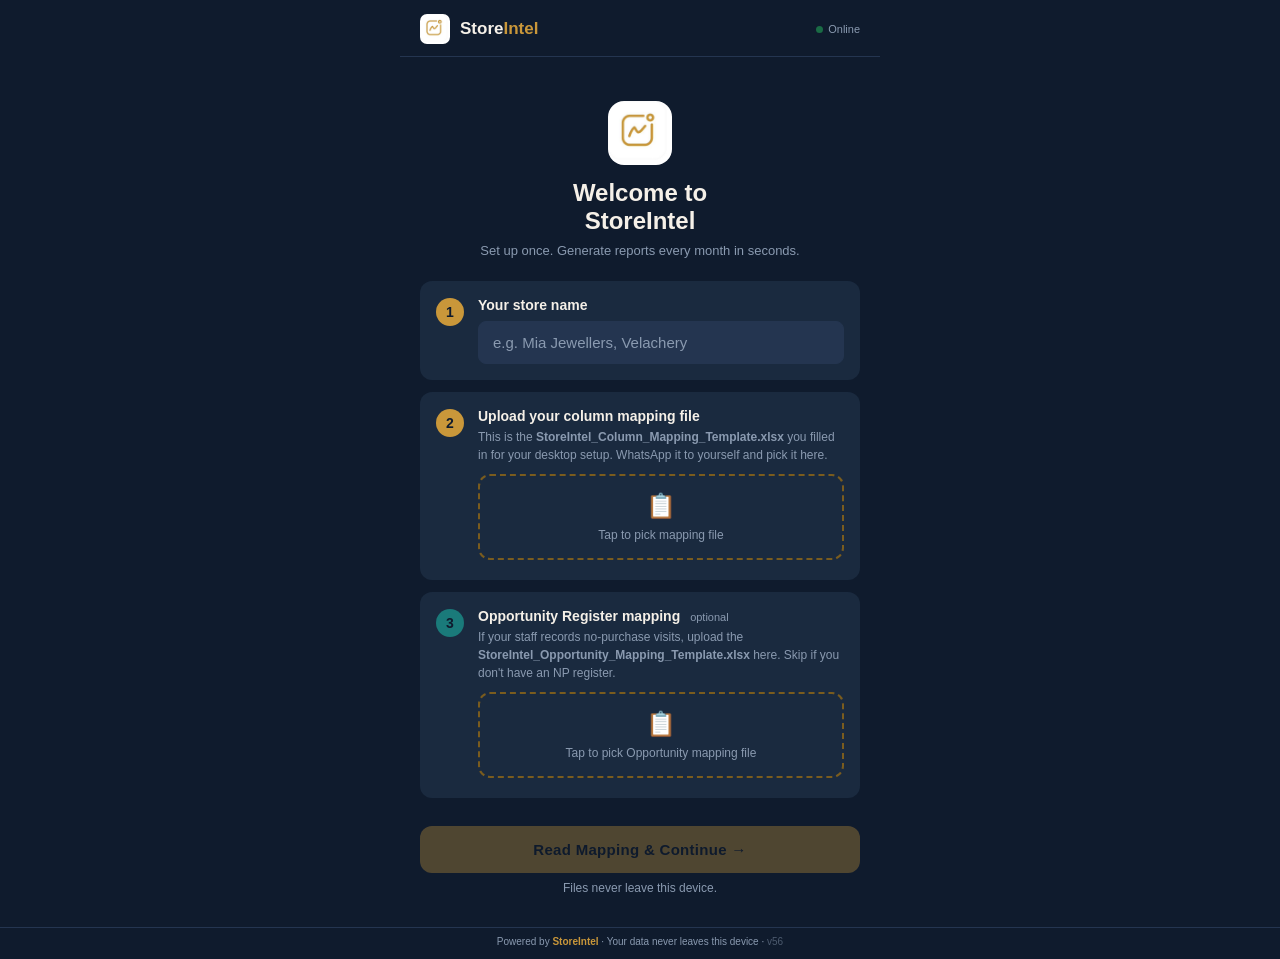
==== index.html @ 47274b7b "Add files via upload" ====
<!DOCTYPE html>
<html lang="en">
<head>
  <meta charset="UTF-8">
  <meta name="viewport" content="width=device-width, initial-scale=1.0, viewport-fit=cover">
  <meta name="theme-color" content="#0f1b2d">
  <meta name="description" content="Jewellery store sales intelligence — works offline on your phone.">
  <meta name="apple-mobile-web-app-capable" content="yes">
  <meta name="apple-mobile-web-app-status-bar-style" content="black-translucent">
  <meta name="apple-mobile-web-app-title" content="StoreIntel">
  <link rel="apple-touch-icon" href="icons/icon-256.png">
  <link rel="manifest" href="manifest.json">
  <title>StoreIntel</title>
  <link rel="stylesheet" href="style.css">
</head>
<body>
<div id="app">

  <!-- ── TOP BAR ─────────────────────────────────────────────── -->
  <header class="topbar">
    <div class="topbar-brand">
      <img src="icons/icon-256.png" class="topbar-logo" alt="StoreIntel">
      <span class="topbar-name">Store<span>Intel</span></span>
    </div>
    <div class="topbar-status">
      <button id="view-toggle-btn" 
        style="display:none;
               background:rgba(201,151,58,0.15);
               border:1px solid rgba(201,151,58,0.4);
               border-radius:14px;padding:4px 10px;
               color:#c9973a;font-family:inherit;
               font-size:11px;font-weight:700;
               cursor:pointer;white-space:nowrap;
               margin-right:8px;letter-spacing:0.3px;
               transition:all 0.2s">
        📊 Sales
      </button>
      <div class="status-dot" id="status-dot"></div>
      <span id="status-label">Checking…</span>
    </div>
  </header>

  <!-- ══════════════════════════════════════════════════════════
       SCREEN 1 — SETUP (first time only)
       Store name + upload mapping.xlsx
  ══════════════════════════════════════════════════════════ -->
  <div class="screen" id="screen-setup">

    <div class="install-banner hidden" id="install-banner">
      <div class="install-banner-text">
        <strong>Add to Home Screen</strong><br>Works offline after install.
      </div>
      <button class="install-btn btn-install-trigger">Install</button>
      <button class="install-btn btn-dismiss-install"
              style="background:transparent;color:var(--grey);padding:8px 6px">✕</button>
    </div>

    <div class="home-hero">
      <img src="icons/icon-256.png" class="home-hero-icon" alt="">
      <h1>Welcome to<br>StoreIntel</h1>
      <p>Set up once. Generate reports every month in seconds.</p>
    </div>

    <!-- Step 1: Store name -->
    <div class="setup-step">
      <div class="setup-step-num">1</div>
      <div class="setup-step-body">
        <div class="setup-step-title">Your store name</div>
        <div class="field-group" style="margin:8px 0 0">
          <input type="text" id="setup-store-name"
                 placeholder="e.g. Mia Jewellers, Velachery"
                 autocomplete="organization">
        </div>
      </div>
    </div>

    <!-- Step 2: Upload mapping file -->
    <div class="setup-step">
      <div class="setup-step-num">2</div>
      <div class="setup-step-body">
        <div class="setup-step-title">Upload your column mapping file</div>
        <div class="setup-step-hint">
          This is the <strong>StoreIntel_Column_Mapping_Template.xlsx</strong>
          you filled in for your desktop setup. WhatsApp it to yourself and pick it here.
        </div>
        <div class="upload-zone small" id="mapping-upload-zone">
          <input type="file" id="mapping-file-input" accept=".xlsx,.xls">
          <div class="upload-icon" style="font-size:24px">📋</div>
          <div class="upload-zone-text">Tap to pick mapping file</div>
          <div class="file-name hidden" id="mapping-file-name"></div>
        </div>
      </div>
    </div>

    <!-- Step 3: Opportunity mapping (optional) -->
    <div class="setup-step" id="opp-setup-step">
      <div class="setup-step-num" style="background:var(--teal,#1A7A7A)">3</div>
      <div class="setup-step-body">
        <div class="setup-step-title">
          Opportunity Register mapping
          <span style="font-size:11px;font-weight:400;color:var(--grey);margin-left:6px">optional</span>
        </div>
        <div class="setup-step-hint">
          If your staff records no-purchase visits, upload the
          <strong>StoreIntel_Opportunity_Mapping_Template.xlsx</strong> here.
          Skip if you don't have an NP register.
        </div>
        <div class="upload-zone small" id="opp-mapping-upload-zone">
          <input type="file" id="opp-mapping-file-input" accept=".xlsx,.xls">
          <div class="upload-icon" style="font-size:24px">📋</div>
          <div class="upload-zone-text">Tap to pick Opportunity mapping file</div>
          <div class="file-name hidden" id="opp-mapping-file-name" style="word-break:break-all;font-size:11px;max-width:100%"></div>
        </div>
      </div>
    </div>

    <button class="btn btn-primary mt-16" id="btn-setup-continue" disabled>
      Read Mapping & Continue →
    </button>

    <p class="text-sm text-grey mt-8" style="text-align:center">
      Files never leave this device.
    </p>

  </div>

  <!-- ══════════════════════════════════════════════════════════
       SCREEN 2 — MAPPING REVIEW
       Shows what was read from mapping.xlsx — owner confirms
  ══════════════════════════════════════════════════════════ -->
  <div class="screen" id="screen-mapping-review">

    <div class="review-header">
      <div class="review-store-name" id="review-store-name"></div>
      <div class="review-subtitle">Column mapping — review before saving</div>
    </div>

    <!-- Tab switcher — Opp tab only shown if Opp mapping uploaded -->
    <div class="mapping-review-tabs">
      <button class="mr-tab active" id="mr-tab-pos"
        onclick="switchMappingTab('pos')">📊 Sales</button>
      <button class="mr-tab" id="mr-tab-opp"
        onclick="switchMappingTab('opp')" style="display:none">
        📋 Opportunity</button>
    </div>

    <!-- POS mapping view -->
    <div id="mr-view-pos">
      <!-- Mandatory fields -->
      <div class="review-section">
        <div class="review-section-title">Required fields</div>
        <div id="review-mandatory-rows"></div>
      </div>
      <!-- Optional fields -->
      <div class="review-section">
        <div class="review-section-title">Optional fields</div>
        <div id="review-optional-rows"></div>
      </div>
    </div>

    <!-- Opportunity mapping view (hidden until tab tapped) -->
    <div id="mr-view-opp" style="display:none">
      <div class="review-section">
        <div class="review-section-title">Opportunity fields mapped</div>
        <div id="review-opp-rows"></div>
      </div>
    </div>

    <!-- Warning if mandatory fields missing -->
    <div class="review-warning hidden" id="review-warning">
      <span class="warning-icon">⚠️</span>
      <span id="review-warning-text"></span>
    </div>

    <div style="display:flex;gap:10px;margin-top:20px">
      <button class="btn btn-ghost" id="btn-review-back" style="flex:0 0 80px;padding:14px 0">
        ← Back
      </button>
      <button class="btn btn-primary" id="btn-review-confirm">
        Save Mapping & Continue →
      </button>
    </div>

    <p class="text-sm text-grey mt-8" style="text-align:center">
      Saved on this phone. You won't need to do this again.
    </p>

  </div>

  <!-- ══════════════════════════════════════════════════════════
       SCREEN 3 — HOME (every month)
       Shows store name + mapping status. Pick POS file + optional NP file.
  ══════════════════════════════════════════════════════════ -->
  <div class="screen" id="screen-home">

    <!-- Store card -->
    <div class="store-card">
      <div class="store-card-left">
        <div class="store-card-name" id="home-store-name"></div>
        <div class="store-card-status">
          <span class="status-dot online" style="display:inline-block"></span>
          <span id="home-mapping-status">Mapping ready</span>
        </div>
      </div>
      <button class="store-card-reset" id="btn-reset-store" title="Change store">✎</button>
    </div>

    <!-- Mapped fields summary (collapsed) -->
    <div class="mapping-summary" id="mapping-summary">
      <div class="mapping-summary-title" id="btn-toggle-mapping">
        View column mapping ▾
      </div>
      <div class="mapping-summary-rows hidden" id="mapping-summary-rows">
        <!-- populated by JS -->
      </div>
      <button class="btn-update-mapping" id="btn-update-mapping">
        📋 Update mapping file
      </button>
    </div>

    <!-- ── STEP 1: POS file upload ─────────────────────────── -->
    <div class="section-label">Step 1 — This month's sales export</div>

    <div class="upload-zone" id="pos-upload-zone">
      <input type="file" id="pos-file-input" accept=".xlsx,.xls,.csv">
      <div class="upload-icon">📊</div>
      <h3>Tap to pick your POS export</h3>
      <p>.xlsx or .csv from your POS system</p>
      <div class="file-name hidden" id="pos-file-name"></div>
    </div>

    <!-- ── STEP 2: Opportunity Register (optional) ─────────── -->
    <div style="margin-top:14px">

      <button id="opp-expand-btn"
        onclick="oppExpandSection()"
        style="width:100%;padding:12px 16px;
               background:rgba(26,122,122,0.18);
               border:1.5px dashed rgba(74,191,191,0.6);
               border-radius:10px;color:#4ABFBF;
               font-family:inherit;font-size:13px;font-weight:600;
               cursor:pointer;text-align:left;letter-spacing:0.2px">
        + Step 2 — Upload Opportunity Register (optional)
      </button>

      <div id="opp-expanded"
        style="display:none;margin-top:10px;
               background:#0f1e30;
               border:1px solid rgba(74,191,191,0.2);
               border-radius:10px;padding:14px">

        <p style="font-size:12px;color:rgba(255,255,255,0.55);
                  margin-bottom:12px;line-height:1.6;font-family:inherit">
          Your NP register — fills when a customer visits but doesn't buy.
          Generates the <strong style="color:#4ABFBF">Opportunity Report</strong>
          alongside your sales report. Optional.
        </p>

        <!-- Mapping status row -->
        <div style="display:flex;align-items:center;
                    background:rgba(255,255,255,0.05);
                    border:1px solid rgba(255,255,255,0.08);
                    border-radius:7px;padding:9px 12px;margin-bottom:12px">
          <span id="opp-mapping-label"
            style="flex:1;font-size:12px;font-family:inherit;
                   color:rgba(255,255,255,0.4)">
            No mapping template — auto-detection will be used
          </span>
        </div>

        <!-- NP file drop zone — identical structure to POS zone -->
        <div id="opp-drop-zone"
          onclick="document.getElementById('opp-file-input').click()"
          ondragover="event.preventDefault();this.style.borderColor='#4ABFBF'"
          ondragleave="this.style.borderColor='rgba(74,191,191,0.5)'"
          ondrop="oppHandleDropUpfront(event)"
          style="border:2px dashed rgba(74,191,191,0.5);
                 border-radius:10px;padding:24px 16px;
                 text-align:center;cursor:pointer;
                 background:rgba(255,255,255,0.03)">
          <div style="font-size:28px;margin-bottom:6px;opacity:0.7">📋</div>
          <div id="opp-drop-label"
            style="font-size:14px;font-weight:600;font-family:inherit;
                   color:#4ABFBF;margin-bottom:4px">
            Tap to upload NP Register
          </div>
          <div style="font-size:12px;font-family:inherit;
                      color:rgba(255,255,255,0.35)">.xlsx, .xls, .csv</div>
        </div>
        <input type="file" id="opp-file-input" accept=".xlsx,.xls,.csv"
          style="display:none" onchange="oppSelectFileUpfront(this)">

        <!-- Selected file indicator -->
        <div id="opp-file-selected"
          style="display:none;margin-top:10px;padding:9px 12px;
                 background:rgba(26,107,69,0.3);
                 border:1px solid rgba(110,232,168,0.3);
                 border-radius:7px;font-size:12px;font-family:inherit;
                 color:#6de8a8;font-weight:600">
        </div>

      </div>
    </div>
    <!-- ── END OPPORTUNITY SECTION ─────────────────────────────── -->

    <button class="btn btn-primary mt-16" id="btn-generate" disabled>
      Generate Report
    </button>

    <p class="text-sm text-grey mt-8" style="text-align:center">
      Your data never leaves this device.
    </p>

    <!-- Install to home screen — shown only when installable -->
    <button class="btn-install-home hidden btn-install-trigger" id="btn-install-home">
      📲 Add StoreIntel to Home Screen
    </button>

  </div>


  <!-- ══════════════════════════════════════════════════════════
       SCREEN 7 — REPORT DRAWER (recent reports)
       Shows last 3 saved reports for this store on app open
  ══════════════════════════════════════════════════════════ -->
  <div class="screen" id="screen-drawer">

    <div class="drawer-header">
      <div class="drawer-header-store" id="drawer-store-name"></div>
      <div class="drawer-header-sub">Recent reports</div>
    </div>

    <div class="drawer-report-list" id="drawer-report-list">
      <!-- populated by JS -->
    </div>

    <div class="drawer-actions">
      <button class="btn btn-primary" id="btn-drawer-upload">
        ＋ Upload new POS file
      </button>
      <button class="btn btn-ghost mt-8" id="btn-drawer-change-store">
        Change store
      </button>
    </div>

  </div>

  <!-- ══════════════════════════════════════════════════════════
       SCREEN 4 — PROCESSING
  ══════════════════════════════════════════════════════════ -->
  <div class="screen" id="screen-processing">
    <div class="processing-wrap">
      <div class="spinner"></div>
      <div class="processing-store" id="processing-store"></div>
      <div class="processing-step" id="processing-step">Starting…</div>
      <div class="progress-bar-wrap">
        <div class="progress-bar-fill" id="progress-fill"></div>
      </div>
    </div>
  </div>

  <!-- ══════════════════════════════════════════════════════════
       SCREEN 5 — REPORT (tabbed layout)
  ══════════════════════════════════════════════════════════ -->
  <div class="screen" id="screen-report">

    <!-- Sticky report header -->
    <div class="rpt-header">
      <div>
        <div class="rpt-store-name" id="report-store"></div>
        <div class="rpt-period"     id="report-period"></div>
        <div id="report-badge"></div>
      </div>
      <div class="rpt-header-btns">
        <button class="rpt-btn" id="btn-download-pdf">PDF</button>
        <button class="rpt-btn rpt-btn-ghost" id="btn-new-report">✕ New</button>
      </div>
    </div>

<!-- report-toggle-bar removed v56 — toggle now in topbar -->

    <!-- POS view — hidden when Opportunity view active (v56) -->
    <div id="view-pos">
    <!-- v40: Date filter bar (populated by DateFilter.init) -->
    <div id="siFilterBarMount"></div>

    <!-- Tab bar -->
    <nav class="tab-bar">
      <button class="tab-btn active" data-tab="tab-summary">
        <span class="tab-icon">📊</span><span class="tab-label">Summary</span>
      </button>
      <button class="tab-btn" data-tab="tab-category">
        <span class="tab-icon">💎</span><span class="tab-label">Category</span>
      </button>
      <button class="tab-btn" data-tab="tab-staff">
        <span class="tab-icon">👤</span><span class="tab-label">Staff</span>
      </button>
      <button class="tab-btn" data-tab="tab-discount">
        <span class="tab-icon">🏷</span><span class="tab-label">Discount</span>
      </button>
      <button class="tab-btn" data-tab="tab-customers">
        <span class="tab-icon">👥</span><span class="tab-label">Customers</span>
      </button>
      <button class="tab-btn" data-tab="tab-trends">
        <span class="tab-icon">📈</span><span class="tab-label">Trends</span>
      </button>
      <button class="tab-btn" data-tab="tab-action">
        <span class="tab-icon">⚡</span><span class="tab-label">Actions</span>
      </button>

    </nav>

    <!-- Tab panels -->
    <div class="tab-panels">

      <div class="tab-panel active" id="tab-summary">
        <div class="tab-scroll">
          <div class="kpi-grid" id="kpi-zone"></div>
          <div id="tab-insights"></div>
        </div>
      </div>

      <div class="tab-panel" id="tab-category">
        <div class="tab-scroll" id="tab-category-content"></div>
      </div>

      <div class="tab-panel" id="tab-staff">
        <div class="tab-scroll" id="tab-staff-content"></div>
      </div>

      <div class="tab-panel" id="tab-discount">
        <div class="tab-scroll" id="tab-discount-content"></div>
      </div>

      <div class="tab-panel" id="tab-customers">
        <div class="tab-scroll" id="tab-customers-content"></div>
      </div>

      <div class="tab-panel" id="tab-trends">
        <div class="tab-scroll" id="tab-trends-content"></div>
      </div>
      <div class="tab-panel" id="tab-action">
        <div class="tab-scroll" id="tab-action-content"></div>
      </div>

    </div>



    </div><!-- /tab-panels -->
    </div><!-- /#view-pos -->

    <!-- Opportunity Report view (v56 toggle) -->
    <div id="view-opp" style="display:none">
      <div id="opp-report-container"></div>
    </div>

  </div>

  <!-- ══════════════════════════════════════════════════════════
       SCREEN 6 — ERROR
  ══════════════════════════════════════════════════════════ -->
  <div class="screen" id="screen-error">
    <div class="error-wrap">
      <div class="error-icon">⚠️</div>
      <div class="error-title">Something went wrong</div>
      <div class="error-message" id="error-message"></div>
      <button class="btn btn-primary mt-16" id="btn-retry" style="max-width:200px">Try Again</button>
      <button class="btn btn-ghost mt-8" id="btn-back-home" style="max-width:200px">Go Home</button>
    </div>
  </div>

  <!-- Branding footer — always visible on all screens -->
  <div class="brand-footer">Powered by <strong>StoreIntel</strong> · Your data never leaves this device · <span style="opacity:0.5">v56</span></div>

</div><!-- /#app -->

<div class="toast" id="toast"></div>

<script src="libs/xlsx.full.min.js"></script>
<script src="engine/ingestion.js"></script>
<script src="engine/analysis.js"></script>
<script src="engine/renderer.js"></script>
<script src="engine/date_filter.js"></script>
<script src="app.js"></script>
<!-- Opportunity Report engine (v55) -->
<script src="engine/ingestion_opp_v1.1.js"></script>
<script src="engine/analysis_opp_v1.1.js"></script>
<script src="engine/renderer_opp_v1.0.js"></script>
<script src="engine/app_opp_v56.js"></script>
</body>
</html>
---- style.css ----
/* StoreIntel PWA — style.css v3
   Brand: Navy #0f1b2d | Amber #c9973a
   Mobile-first. No framework. Works offline. */

*, *::before, *::after { box-sizing: border-box; margin: 0; padding: 0; }

:root {
  --navy:       #0f1b2d;
  --navy-mid:   #1a2a3f;
  --navy-light: #243550;
  --amber:      #c9973a;
  --amber-light:#e0b86a;
  --amber-dim:  #7a5c1e;
  --white:      #f5f0e8;
  --grey:       #8a9ab0;
  --red:        #c0392b;
  --red-bg:     #2a1515;
  --green:      #1a6b45;
  --green-bg:   #0f2a1e;
  --radius:     12px;
  --radius-sm:  8px;
}

html, body {
  height: 100%;
  background: var(--navy);
  color: var(--white);
  font-family: -apple-system, BlinkMacSystemFont, 'Segoe UI', Roboto, sans-serif;
  -webkit-font-smoothing: antialiased;
  overscroll-behavior: none;
}

#app {
  display: flex;
  flex-direction: column;
  min-height: 100dvh;
  max-width: 480px;
  margin: 0 auto;
}

/* ── TOP BAR ──────────────────────────────────────────────── */
.topbar {
  display: flex;
  align-items: center;
  justify-content: space-between;
  padding: 14px 20px 12px;
  background: var(--navy);
  border-bottom: 1px solid var(--navy-light);
  position: sticky;
  top: 0;
  z-index: 100;
}
.topbar-brand { display: flex; align-items: center; gap: 10px; }
.topbar-logo  { width: 30px; height: 30px; border-radius: 7px; }
.topbar-name  { font-size: 17px; font-weight: 700; color: var(--white); }
.topbar-name span { color: var(--amber); }
.topbar-status { font-size: 11px; color: var(--grey); display: flex; align-items: center; gap: 5px; }
.status-dot { width: 7px; height: 7px; border-radius: 50%; background: var(--grey); }
.status-dot.online  { background: var(--green); }
.status-dot.offline { background: var(--amber); }

/* ── SCREENS ──────────────────────────────────────────────── */
.screen { display: none; flex: 1; padding: 20px 20px 32px; animation: fadeIn 0.2s ease; }
.screen.active { display: flex; flex-direction: column; }
@keyframes fadeIn { from { opacity:0; transform:translateY(6px); } to { opacity:1; transform:translateY(0); } }

/* ── HERO ─────────────────────────────────────────────────── */
.home-hero { text-align: center; padding: 24px 0 20px; }
.home-hero-icon { width: 64px; height: 64px; border-radius: 16px; margin: 0 auto 14px; display: block; }
.home-hero h1 { font-size: 24px; font-weight: 700; margin-bottom: 6px; }
.home-hero p  { font-size: 13px; color: var(--grey); line-height: 1.5; }

/* ── SETUP STEPS ──────────────────────────────────────────── */
.setup-step {
  display: flex;
  gap: 14px;
  background: var(--navy-mid);
  border-radius: var(--radius);
  padding: 16px;
  margin-bottom: 12px;
}
.setup-step-num {
  width: 28px; height: 28px;
  border-radius: 50%;
  background: var(--amber);
  color: var(--navy);
  font-size: 14px; font-weight: 800;
  display: flex; align-items: center; justify-content: center;
  flex-shrink: 0; margin-top: 1px;
}
.setup-step-body { flex: 1; }
.setup-step-title { font-size: 14px; font-weight: 700; color: var(--white); margin-bottom: 4px; }
.setup-step-hint  { font-size: 12px; color: var(--grey); line-height: 1.5; margin-bottom: 10px; }

/* ── UPLOAD ZONES ─────────────────────────────────────────── */
.upload-zone {
  border: 2px dashed var(--amber-dim);
  border-radius: var(--radius);
  padding: 32px 20px;
  text-align: center;
  cursor: pointer;
  transition: border-color 0.2s, background 0.2s;
  background: var(--navy-mid);
  position: relative;
  margin-bottom: 4px;
}
.upload-zone.small { padding: 16px; margin-top: 10px; }
.upload-zone:hover, .upload-zone.drag-over { border-color: var(--amber); background: var(--navy-light); }
.upload-zone input[type="file"] { position: absolute; inset: 0; opacity: 0; cursor: pointer; width: 100%; height: 100%; }
.upload-icon { font-size: 32px; margin-bottom: 8px; }
.upload-zone h3 { font-size: 14px; font-weight: 600; margin-bottom: 3px; }
.upload-zone p, .upload-zone-text { font-size: 12px; color: var(--grey); }
.file-name { font-size: 12px; color: var(--amber); font-weight: 600; margin-top: 6px; overflow: hidden; text-overflow: ellipsis; white-space: nowrap; max-width: 100%; display: block; }

/* ── FIELDS ───────────────────────────────────────────────── */
.field-group label {
  display: block; font-size: 11px; font-weight: 600;
  color: var(--grey); text-transform: uppercase; letter-spacing: 0.8px; margin-bottom: 6px;
}
.field-group input, .field-group select, #screen-setup input[type="text"] {
  width: 100%; background: var(--navy-light); border: 1px solid var(--navy-light);
  border-radius: var(--radius-sm); padding: 12px 14px; font-size: 15px;
  color: var(--white); outline: none; transition: border-color 0.2s; appearance: none;
}
#screen-setup input[type="text"] { margin-top: 0; }
.field-group input:focus, .field-group select:focus,
#screen-setup input[type="text"]:focus { border-color: var(--amber); }
.field-group input::placeholder, #screen-setup input::placeholder { color: var(--grey); }
.section-label { font-size: 12px; font-weight: 700; color: var(--grey);
  text-transform: uppercase; letter-spacing: 0.8px; margin-bottom: 10px; }

/* ── BUTTONS ──────────────────────────────────────────────── */
.btn {
  display: flex; align-items: center; justify-content: center; gap: 8px;
  width: 100%; padding: 15px; border-radius: var(--radius);
  font-size: 15px; font-weight: 700; border: none; cursor: pointer;
  transition: opacity 0.15s, transform 0.1s; letter-spacing: 0.3px;
}
.btn:active { transform: scale(0.98); }
.btn-primary { background: var(--amber); color: var(--navy); }
.btn-primary:disabled { opacity: 0.35; cursor: not-allowed; transform: none; }
.btn-ghost { background: transparent; color: var(--amber); border: 1px solid var(--amber-dim); }

/* ── STORE CARD (home screen) ─────────────────────────────── */
.store-card {
  display: flex; align-items: center; justify-content: space-between;
  background: var(--navy-mid); border-radius: var(--radius);
  padding: 16px; margin-bottom: 12px;
  border-left: 4px solid var(--amber);
}
.store-card-name  { font-size: 18px; font-weight: 700; margin-bottom: 4px; }
.store-card-status { display: flex; align-items: center; gap: 6px; font-size: 12px; color: var(--grey); }
.store-card-reset {
  background: var(--navy-light); border: none; color: var(--grey);
  width: 34px; height: 34px; border-radius: 8px; font-size: 15px;
  cursor: pointer; flex-shrink: 0;
}

/* ── MAPPING SUMMARY (home screen) ───────────────────────── */
.mapping-summary {
  background: var(--navy-mid); border-radius: var(--radius);
  padding: 12px 16px; margin-bottom: 16px;
}
.mapping-summary-title {
  font-size: 12px; font-weight: 700; color: var(--amber);
  text-transform: uppercase; letter-spacing: 0.8px; cursor: pointer;
}
.mapping-summary-rows { margin-top: 10px; }
.mapping-row {
  display: flex; align-items: center; gap: 8px;
  font-size: 12px; padding: 4px 0;
  border-bottom: 1px solid var(--navy-light);
}
.mapping-row:last-child { border-bottom: none; }
.mapping-row .mcheck { font-size: 13px; width: 16px; flex-shrink: 0; }
.mapping-row .mfield { color: var(--grey); flex: 1; }
.mapping-row .mcol   { color: var(--white); font-weight: 600; text-align: right; max-width: 160px;
  overflow: hidden; text-overflow: ellipsis; white-space: nowrap; }
.mapping-row .mcol.missing { color: var(--red); font-style: italic; }

/* ── MAPPING REVIEW SCREEN ────────────────────────────────── */
.review-header { margin-bottom: 16px; }
.review-store-name { font-size: 20px; font-weight: 700; }
.review-subtitle   { font-size: 12px; color: var(--grey); margin-top: 3px; }

.review-section { background: var(--navy-mid); border-radius: var(--radius); padding: 14px 16px; margin-bottom: 12px; }
.review-section-title { font-size: 11px; font-weight: 700; color: var(--amber);
  text-transform: uppercase; letter-spacing: 0.8px; margin-bottom: 10px; }

.review-row {
  display: flex; align-items: center; gap: 10px;
  padding: 8px 0; border-bottom: 1px solid var(--navy-light);
}
.review-row:last-child { border-bottom: none; }
.review-row-icon { font-size: 14px; width: 18px; flex-shrink: 0; }
.review-row-field { font-size: 13px; color: var(--grey); flex: 1; }
.review-row-col   { font-size: 12px; font-weight: 600; color: var(--white);
  text-align: right; max-width: 180px; overflow: hidden;
  text-overflow: ellipsis; white-space: nowrap; }
.review-row-col.not-found { color: var(--grey); font-style: italic; font-weight: 400; }
.review-row-col.mandatory-missing { color: var(--red); }

.review-warning {
  background: var(--red-bg); border: 1px solid var(--red);
  border-radius: var(--radius-sm); padding: 12px 14px;
  font-size: 13px; display: flex; gap: 8px; align-items: flex-start;
  margin-top: 4px;
}
.warning-icon { flex-shrink: 0; }

/* ── PROCESSING ───────────────────────────────────────────── */
.processing-wrap {
  flex: 1; display: flex; flex-direction: column;
  align-items: center; justify-content: center; text-align: center; gap: 20px;
}
.spinner {
  width: 48px; height: 48px;
  border: 3px solid var(--navy-light); border-top-color: var(--amber);
  border-radius: 50%; animation: spin 0.8s linear infinite;
}
@keyframes spin { to { transform: rotate(360deg); } }
.processing-store { font-size: 20px; font-weight: 700; }
.processing-step  { font-size: 14px; color: var(--grey); min-height: 20px; }
.progress-bar-wrap { width: 200px; height: 3px; background: var(--navy-light); border-radius: 2px; overflow: hidden; }
.progress-bar-fill { height: 100%; background: var(--amber); border-radius: 2px; transition: width 0.4s ease; width: 0%; }

/* ── REPORT ───────────────────────────────────────────────── */
.report-topbar { margin-bottom: 16px; }
.report-store-name { font-size: 20px; font-weight: 700; }
.report-period     { font-size: 12px; color: var(--grey); margin-top: 2px; }
.kpi-grid { display: grid; grid-template-columns: 1fr 1fr; gap: 10px; margin-bottom: 16px; }
.kpi-card { background: var(--navy-mid); border-radius: var(--radius); padding: 14px; border-left: 3px solid var(--amber); }
.kpi-value { font-size: 20px; font-weight: 700; margin-bottom: 3px; }
.kpi-label { font-size: 11px; color: var(--grey); text-transform: uppercase; letter-spacing: 0.6px; }
.report-section { background: var(--navy-mid); border-radius: var(--radius); padding: 16px; margin-bottom: 12px; }
.section-title  { font-size: 12px; font-weight: 700; color: var(--amber);
  text-transform: uppercase; letter-spacing: 0.8px; margin-bottom: 10px; }
.report-actions {
  position: sticky; bottom: 0; background: var(--navy);
  border-top: 1px solid var(--navy-light); padding: 12px 20px;
  display: flex; gap: 10px; margin: 8px -20px -32px;
}
.report-actions .btn { flex: 1; }

/* ── ERROR ────────────────────────────────────────────────── */
.error-wrap {
  flex: 1; display: flex; flex-direction: column;
  align-items: center; justify-content: center; text-align: center; gap: 16px; padding: 24px;
}
.error-icon    { font-size: 48px; }
.error-title   { font-size: 18px; font-weight: 700; }
.error-message { font-size: 13px; color: var(--grey); line-height: 1.6; max-width: 280px; }

/* ── PLACEHOLDER ──────────────────────────────────────────── */
.placeholder-section {
  background: var(--navy); border-radius: var(--radius-sm);
  padding: 16px; text-align: center; border: 1px dashed var(--navy-light);
}
.placeholder-section strong { display: block; font-size: 13px; margin-bottom: 4px; }
.placeholder-section p { font-size: 12px; color: var(--grey); }

/* ── INSTALL BANNER ───────────────────────────────────────── */
.install-banner {
  background: var(--navy-light); border: 1px solid var(--amber-dim);
  border-radius: var(--radius); padding: 12px 14px;
  display: flex; align-items: center; gap: 10px; margin-bottom: 16px;
}
.install-banner.hidden { display: none; }
.install-banner-text  { flex: 1; font-size: 12px; line-height: 1.4; }
.install-banner-text strong { color: var(--amber); }
.install-btn {
  background: var(--amber); color: var(--navy); border: none;
  border-radius: var(--radius-sm); padding: 7px 12px;
  font-size: 12px; font-weight: 700; cursor: pointer; white-space: nowrap; flex-shrink: 0;
}

/* ── TOAST ────────────────────────────────────────────────── */
.toast {
  position: fixed; bottom: 80px; left: 50%;
  transform: translateX(-50%) translateY(12px);
  background: var(--navy-light); color: var(--white);
  padding: 10px 20px; border-radius: 999px; font-size: 13px; font-weight: 600;
  border: 1px solid var(--amber-dim); opacity: 0; transition: opacity 0.2s, transform 0.2s;
  pointer-events: none; white-space: nowrap; z-index: 999;
}
.toast.show { opacity: 1; transform: translateX(-50%) translateY(0); }

/* ── UTILS ────────────────────────────────────────────────── */
.text-amber { color: var(--amber); }
.text-grey  { color: var(--grey); }
.text-sm    { font-size: 12px; }
.mt-8       { margin-top: 8px; }
.mt-16      { margin-top: 16px; }
.hidden     { display: none !important; }

/* ── UPDATE MAPPING BUTTON ────────────────────────────────── */
.btn-update-mapping {
  display: block;
  width: 100%;
  margin-top: 12px;
  padding: 9px 0;
  background: transparent;
  border: 1px dashed var(--amber-dim);
  border-radius: var(--radius-sm);
  color: var(--amber);
  font-size: 12px;
  font-weight: 600;
  cursor: pointer;
  text-align: center;
  transition: border-color 0.2s, background 0.2s;
}
.btn-update-mapping:hover { border-color: var(--amber); background: var(--navy-light); }

/* ── REPORT SECTIONS ──────────────────────────────────────── */
.r-row {
  padding: 10px 0;
  border-bottom: 1px solid var(--navy-light);
}
.r-row:last-child { border-bottom: none; }

.r-row-top-performer { background: var(--green-bg); border-radius: var(--radius-sm);
  padding: 10px 10px; margin: 0 -10px; }

.r-row-top {
  display: flex; justify-content: space-between; align-items: baseline;
  margin-bottom: 5px;
}
.r-row-label { font-size: 13px; font-weight: 600; color: var(--white); flex: 1; padding-right: 8px; }
.r-row-value { font-size: 14px; font-weight: 700; color: var(--white); flex-shrink: 0; }

.r-bar-wrap {
  height: 4px; background: var(--navy-light); border-radius: 2px;
  overflow: hidden; margin-bottom: 5px;
}
.r-bar { height: 100%; background: var(--amber); border-radius: 2px; transition: width 0.4s ease; }

.r-row-meta {
  display: flex; gap: 12px; font-size: 11px; color: var(--grey); flex-wrap: wrap;
}

.r-subsection-title {
  font-size: 11px; font-weight: 700; color: var(--grey);
  text-transform: uppercase; letter-spacing: 0.6px;
  padding: 8px 0 4px;
}

.r-insight {
  background: var(--navy-light); border-left: 3px solid var(--amber);
  border-radius: 0 var(--radius-sm) var(--radius-sm) 0;
  padding: 9px 12px; font-size: 12px; line-height: 1.5;
  margin-bottom: 8px; color: var(--white);
}

/* ── REPORT ROWS (renderer.js v2) ────────────────────────── */
.r-row {
  padding: 10px 0;
  border-bottom: 1px solid var(--navy-light);
}
.r-row:last-child { border-bottom: none; }
.r-top-row {
  background: var(--green-bg);
  border-radius: var(--radius-sm);
  padding: 8px 10px;
  margin: 0 -10px;
}
.r-row-top {
  display: flex;
  justify-content: space-between;
  align-items: baseline;
  margin-bottom: 5px;
}
.r-label {
  font-size: 13px; font-weight: 600; color: var(--white);
  flex: 1; padding-right: 8px;
  overflow: hidden; text-overflow: ellipsis; white-space: nowrap;
}
.r-value {
  font-size: 14px; font-weight: 700; color: var(--white); flex-shrink: 0;
}
.r-bar-track {
  height: 4px; background: var(--navy-light);
  border-radius: 2px; overflow: hidden; margin-bottom: 5px;
}
.r-bar-fill {
  height: 100%; background: var(--amber);
  border-radius: 2px; transition: width 0.4s ease;
}
.r-meta {
  display: flex; gap: 12px; flex-wrap: wrap;
  font-size: 11px; color: var(--grey);
}
.r-sub-title {
  font-size: 11px; font-weight: 700; color: var(--grey);
  text-transform: uppercase; letter-spacing: 0.6px;
  padding: 8px 0 4px;
}
.r-insight {
  background: var(--navy-light);
  border-left: 3px solid var(--amber);
  border-radius: 0 var(--radius-sm) var(--radius-sm) 0;
  padding: 9px 12px; font-size: 12px; line-height: 1.5;
  margin-bottom: 8px; color: var(--white);
}
.r-insight-warn { border-left-color: var(--red); }
.r-insight-good { border-left-color: var(--green); }

/* ── RFM + ACTION CENTER ──────────────────────────────────── */
.rfm-seg-grid {
  display: grid;
  grid-template-columns: 1fr 1fr;
  gap: 8px;
  margin-top: 10px;
}
.rfm-seg-card {
  border-radius: var(--radius-sm);
  padding: 10px 12px;
}
.rfm-seg-top {
  display: flex;
  justify-content: space-between;
  align-items: center;
  font-size: 12px;
  font-weight: 600;
  color: var(--white);
  margin-bottom: 3px;
}
.rfm-seg-count { font-size: 18px; font-weight: 800; }
.rfm-seg-pct   { font-size: 11px; color: var(--grey); }

.rfm-action-card {
  background: var(--navy-mid);
  border-radius: var(--radius-sm);
  padding: 12px 14px;
  margin-bottom: 10px;
}
.rfm-action-top {
  display: flex;
  justify-content: space-between;
  align-items: flex-start;
  margin-bottom: 6px;
}
.rfm-action-name {
  display: block;
  font-size: 14px;
  font-weight: 700;
  color: var(--white);
}
.rfm-action-seg {
  display: block;
  font-size: 11px;
  font-weight: 600;
  margin-top: 2px;
}
.rfm-action-value {
  font-size: 13px;
  font-weight: 700;
  color: var(--white);
  flex-shrink: 0;
  margin-left: 8px;
}
.rfm-action-signals {
  display: flex;
  flex-wrap: wrap;
  gap: 6px;
  margin-bottom: 8px;
}
.rfm-signal {
  font-size: 11px;
  color: var(--amber);
  background: rgba(201,151,58,0.1);
  padding: 3px 8px;
  border-radius: 99px;
}
.rfm-action-msg {
  font-size: 12px;
  color: var(--white);
  line-height: 1.5;
  font-style: italic;
  margin-bottom: 8px;
  padding: 8px 10px;
  background: var(--navy-light);
  border-radius: var(--radius-sm);
}
.rfm-action-meta {
  display: flex;
  flex-wrap: wrap;
  gap: 6px;
  margin-bottom: 6px;
}
.rfm-meta-pill {
  font-size: 11px;
  color: var(--grey);
  background: var(--navy-light);
  padding: 3px 8px;
  border-radius: 99px;
}
.rfm-action-why {
  font-size: 11px;
  color: var(--grey);
  line-height: 1.4;
  font-style: italic;
}

/* ════════════════════════════════════════════════════════════
   PRINT STYLES — @media print
   White paper, black text, no nav, no buttons.
   Each section on its own logical block, bars visible.
════════════════════════════════════════════════════════════ */
@media print {

  /* ── Reset colors to paper ───────────────────────────── */
  :root {
    --navy:       #ffffff;
    --navy-mid:   #f5f5f5;
    --navy-light: #e0e0e0;
    --amber:      #b8860b;
    --amber-dim:  #b8860b;
    --white:      #111111;
    --grey:       #555555;
    --green:      #1a6b45;
    --red:        #c0392b;
    --green-bg:   #e8f5e9;
    --red-bg:     #ffebee;
  }

  * {
    -webkit-print-color-adjust: exact !important;
    print-color-adjust: exact !important;
    color-adjust: exact !important;
  }

  html, body {
    background: #fff !important;
    color: #111 !important;
    font-size: 11pt;
  }

  /* ── Hide everything except the report screen ─────────── */
  .topbar,
  .report-actions,
  #screen-home,
  #screen-setup,
  #screen-mapping-review,
  #screen-processing,
  #screen-error,
  .toast,
  .install-banner {
    display: none !important;
  }

  /* ── Show only the report screen ─────────────────────── */
  #app { max-width: 100%; }

  #screen-report {
    display: block !important;
    padding: 0 !important;
  }

  /* ── Report header ────────────────────────────────────── */
  .report-topbar {
    border-bottom: 2px solid #b8860b;
    padding-bottom: 10pt;
    margin-bottom: 14pt;
  }

  .report-store-name {
    font-size: 20pt;
    font-weight: 800;
    color: #0f1b2d !important;
  }

  .report-period {
    font-size: 10pt;
    color: #555 !important;
  }

  #report-badge { display: none; }

  /* ── KPI Grid ─────────────────────────────────────────── */
  .kpi-grid {
    display: grid !important;
    grid-template-columns: repeat(3, 1fr) !important;
    gap: 8pt !important;
    margin-bottom: 16pt !important;
    page-break-inside: avoid;
  }

  .kpi-card {
    background: #f0f4ff !important;
    border: 1px solid #ccd !important;
    border-left: 3px solid #b8860b !important;
    border-radius: 4pt !important;
    padding: 8pt 10pt !important;
  }

  .kpi-value {
    font-size: 14pt !important;
    font-weight: 800 !important;
    color: #0f1b2d !important;
  }

  .kpi-label {
    font-size: 7pt !important;
    color: #555 !important;
    text-transform: uppercase;
    letter-spacing: 0.5px;
  }

  /* ── Report sections ──────────────────────────────────── */
  .report-section {
    background: #fff !important;
    border: 1px solid #ddd !important;
    border-radius: 4pt !important;
    padding: 10pt 12pt !important;
    margin-bottom: 10pt !important;
    page-break-inside: avoid;
  }

  .section-title {
    font-size: 9pt !important;
    font-weight: 800 !important;
    color: #b8860b !important;
    letter-spacing: 1px;
    margin-bottom: 8pt !important;
    border-bottom: 1px solid #e0e0e0;
    padding-bottom: 4pt;
  }

  /* ── Data rows ────────────────────────────────────────── */
  .r-row {
    padding: 5pt 0 !important;
    border-bottom: 1px solid #eee !important;
  }

  .r-label {
    font-size: 10pt !important;
    color: #111 !important;
  }

  .r-value {
    font-size: 10pt !important;
    font-weight: 700 !important;
    color: #0f1b2d !important;
  }

  .r-meta {
    font-size: 8pt !important;
    color: #555 !important;
  }

  /* ── Bars — visible on paper ──────────────────────────── */
  .r-bar-track {
    height: 5px !important;
    background: #e0e0e0 !important;
    margin-bottom: 3pt !important;
  }

  .r-bar-fill {
    background: #b8860b !important;
    height: 5px !important;
  }

  /* ── Insights ─────────────────────────────────────────── */
  .r-insight {
    background: #fff8e1 !important;
    border-left: 3px solid #b8860b !important;
    color: #111 !important;
    font-size: 9pt !important;
    padding: 5pt 8pt !important;
    margin-bottom: 5pt !important;
  }

  .r-insight-warn { background: #ffebee !important; border-left-color: #c0392b !important; }
  .r-insight-good { background: #e8f5e9 !important; border-left-color: #1a6b45 !important; }

  /* ── RFM segments ─────────────────────────────────────── */
  .rfm-seg-grid {
    grid-template-columns: repeat(3, 1fr) !important;
    gap: 5pt !important;
  }

  .rfm-seg-card {
    background: #f5f5f5 !important;
    padding: 5pt 8pt !important;
    border-radius: 3pt !important;
  }

  .rfm-seg-top { font-size: 8pt !important; color: #111 !important; }
  .rfm-seg-count { font-size: 13pt !important; }
  .rfm-seg-pct { font-size: 7pt !important; color: #555 !important; }

  /* ── Action cards ─────────────────────────────────────── */
  .rfm-action-card {
    background: #fafafa !important;
    border: 1px solid #ddd !important;
    border-left-width: 3px !important;
    padding: 7pt 10pt !important;
    margin-bottom: 6pt !important;
    page-break-inside: avoid;
  }

  .rfm-action-name  { font-size: 10pt !important; color: #111 !important; }
  .rfm-action-seg   { font-size: 8pt !important; }
  .rfm-action-value { font-size: 10pt !important; color: #0f1b2d !important; }

  .rfm-action-msg {
    background: #f5f5f5 !important;
    color: #111 !important;
    font-size: 8pt !important;
    padding: 4pt 6pt !important;
  }

  .rfm-meta-pill {
    background: #eee !important;
    color: #333 !important;
    font-size: 7pt !important;
  }

  .rfm-signal {
    background: #fff8e1 !important;
    color: #555 !important;
    font-size: 7pt !important;
  }

  .rfm-action-why { font-size: 7pt !important; color: #777 !important; }

  /* ── Sub titles ───────────────────────────────────────── */
  .r-sub-title {
    font-size: 8pt !important;
    color: #555 !important;
    border-bottom: 1px solid #eee;
    padding-bottom: 2pt;
    margin-bottom: 4pt !important;
  }

  /* ── Print footer on each page ────────────────────────── */
  @page {
    margin: 15mm 12mm;
    size: A4 portrait;
  }

  @page :first {
    margin-top: 10mm;
  }

  /* Force page breaks between major sections */
  .report-section:nth-child(4) { page-break-before: always; }
  .report-section:nth-child(7) { page-break-before: always; }
}

/* ── HOME SCREEN INSTALL BUTTON ───────────────────────────── */
.btn-install-home {
  display: block;
  width: 100%;
  margin-top: 12px;
  padding: 13px;
  background: var(--navy-mid);
  border: 1.5px solid var(--amber);
  border-radius: var(--radius);
  color: var(--amber);
  font-size: 14px;
  font-weight: 700;
  cursor: pointer;
  text-align: center;
  transition: background 0.2s;
}
.btn-install-home:hover { background: var(--navy-light); }

/* ════════════════════════════════════════════════════════════
   TABBED REPORT LAYOUT
════════════════════════════════════════════════════════════ */

/* ── Report header ────────────────────────────────────────── */
.rpt-header {
  display: flex;
  align-items: center;
  justify-content: space-between;
  padding: 12px 16px 10px;
  background: var(--navy);
  border-bottom: 1px solid var(--navy-light);
  flex-shrink: 0;
}
.rpt-store-name {
  font-size: 16px;
  font-weight: 700;
  color: var(--white);
}
.rpt-period {
  font-size: 11px;
  color: var(--grey);
  margin-top: 1px;
}
.rpt-header-actions {
  display: flex;
  gap: 8px;
  flex-shrink: 0;
}
.rpt-action-btn {
  background: var(--amber);
  color: var(--navy);
  border: none;
  border-radius: var(--radius-sm);
  padding: 7px 12px;
  font-size: 12px;
  font-weight: 700;
  cursor: pointer;
  white-space: nowrap;
}
.rpt-action-ghost {
  background: var(--navy-light);
  color: var(--grey);
}

/* ── Tab panels container ─────────────────────────────────── */
.tab-panels {
  flex: 1;
  overflow: hidden;
  position: relative;
}

.tab-panel {
  display: none;
  position: absolute;
  inset: 0;
  overflow-y: auto;
  -webkit-overflow-scrolling: touch;
}
.tab-panel.active { display: block; }

.tab-scroll {
  padding: 14px 16px 16px;
}

/* ── Bottom tab bar ───────────────────────────────────────── */
.tab-bar {
  display: flex;
  background: var(--navy-mid);
  border-top: 1px solid var(--navy-light);
  flex-shrink: 0;
  padding-bottom: env(safe-area-inset-bottom, 0px);
}
.tab-btn {
  flex: 1;
  display: flex;
  flex-direction: column;
  align-items: center;
  justify-content: center;
  gap: 3px;
  padding: 8px 2px;
  background: transparent;
  border: none;
  cursor: pointer;
  transition: background 0.15s;
  -webkit-tap-highlight-color: transparent;
}
.tab-btn:active { background: var(--navy-light); }
.tab-icon  { font-size: 18px; line-height: 1; }
.tab-label {
  font-size: 9px;
  font-weight: 600;
  color: var(--grey);
  text-transform: uppercase;
  letter-spacing: 0.4px;
}
.tab-btn.active .tab-label { color: var(--amber); }
.tab-btn.active .tab-icon  { filter: none; }

/* Active indicator */
.tab-btn.active::before {
  content: '';
  display: block;
  position: absolute;
  top: 0;
  width: 24px;
  height: 2px;
  background: var(--amber);
  border-radius: 0 0 2px 2px;
}
.tab-btn { position: relative; }

/* ── Tab section titles ───────────────────────────────────── */
.tab-section-title {
  font-size: 12px;
  font-weight: 700;
  color: var(--amber);
  text-transform: uppercase;
  letter-spacing: 0.8px;
  margin-bottom: 12px;
}

/* ── Override report screen padding for tabbed layout ─────── */
#screen-report {
  padding: 0 !important;
  display: flex;
  flex-direction: column;
}

/* ── Print: restore scroll layout for PDF ─────────────────── */
@media print {
  .tab-bar    { display: none !important; }
  .rpt-header-actions { display: none !important; }
  .tab-panels { overflow: visible !important; position: static !important; height: auto !important; }
  .tab-panel  { display: block !important; position: static !important; overflow: visible !important; }
  .tab-scroll { padding: 0 0 12pt !important; }
  #screen-report { display: block !important; }
}

/* ════════════════════════════════════════════════════════════
   TABBED REPORT LAYOUT
════════════════════════════════════════════════════════════ */

/* Report screen — flex column, full height */
#screen-report {
  padding: 0 !important;
  display: flex;
  flex-direction: column;
  height: 100dvh;
  overflow: hidden;
}

/* Sticky header */
.rpt-header {
  display: flex;
  align-items: flex-start;
  justify-content: space-between;
  padding: 12px 16px 10px;
  background: var(--navy);
  border-bottom: 1px solid var(--navy-light);
  flex-shrink: 0;
}
.rpt-store-name { font-size: 16px; font-weight: 800; color: var(--white); }
.rpt-period     { font-size: 11px; color: var(--grey); margin-top: 1px; }
.rpt-header-btns { display: flex; gap: 6px; flex-shrink: 0; margin-top: 2px; }
.rpt-btn {
  padding: 6px 12px; border-radius: 8px; font-size: 12px; font-weight: 700;
  border: none; cursor: pointer;
  background: var(--amber); color: var(--navy);
}
.rpt-btn-ghost {
  background: transparent; color: var(--grey);
  border: 1px solid var(--navy-light);
}

/* Tab bar — scrollable horizontally */
.tab-bar {
  display: flex;
  overflow-x: auto;
  background: var(--navy-mid);
  border-bottom: 1px solid var(--navy-light);
  flex-shrink: 0;
  scrollbar-width: none;
}
.tab-bar::-webkit-scrollbar { display: none; }

.tab-btn {
  display: flex;
  flex-direction: column;
  align-items: center;
  gap: 2px;
  padding: 8px 14px;
  background: none;
  border: none;
  border-bottom: 2px solid transparent;
  cursor: pointer;
  color: var(--grey);
  flex-shrink: 0;
  transition: color 0.15s, border-color 0.15s;
}
.tab-btn.active {
  color: var(--amber);
  border-bottom-color: var(--amber);
}
.tab-icon  { font-size: 16px; }
.tab-label { font-size: 10px; font-weight: 600; white-space: nowrap; }

/* Tab panels — take remaining height, only active shown */
.tab-panels {
  flex: 1;
  overflow: hidden;
  position: relative;
}
.tab-panel {
  display: none;
  height: 100%;
  overflow: hidden;
}
.tab-panel.active { display: block; }

/* Scrollable content inside each tab */
.tab-scroll {
  height: 100%;
  overflow-y: auto;
  padding: 14px 16px 24px;
  -webkit-overflow-scrolling: touch;
}

/* Section inside a tab */
.ts {
  background: var(--navy-mid);
  border-radius: var(--radius);
  padding: 14px;
  margin-bottom: 12px;
}
.ts-title {
  font-size: 11px; font-weight: 800; color: var(--amber);
  text-transform: uppercase; letter-spacing: 0.8px;
  margin-bottom: 10px;
  padding-bottom: 6px;
  border-bottom: 1px solid var(--navy-light);
}

/* Badges */
.badge {
  display: inline-block;
  font-size: 11px; font-weight: 600;
  padding: 2px 8px; border-radius: 99px;
  margin-bottom: 8px;
}
.badge-green { background: var(--green-bg); color: var(--green); }
.badge-amber { background: rgba(201,151,58,0.15); color: var(--amber); }

/* Segment pills */
.seg-pills {
  display: grid;
  grid-template-columns: 1fr 1fr;
  gap: 8px;
  margin-top: 10px;
  margin-bottom: 14px;
}
.seg-pill {
  background: var(--navy-mid);
  border: 1px solid;
  border-radius: var(--radius-sm);
  padding: 8px 10px;
  display: flex;
  justify-content: space-between;
  align-items: center;
  font-size: 12px;
  font-weight: 600;
  color: var(--white);
}
.seg-count { font-size: 20px; font-weight: 800; }

/* ── ACTION CARDS ─────────────────────────────────────────── */
.action-card {
  background: var(--navy-mid);
  border-left: 3px solid var(--amber);
  border-radius: var(--radius-sm);
  padding: 12px 14px;
  margin-bottom: 10px;
  cursor: pointer;
  transition: background 0.15s;
  -webkit-tap-highlight-color: transparent;
}
.action-card:active { background: var(--navy-light); }

.action-card-top {
  display: flex;
  justify-content: space-between;
  align-items: flex-start;
  margin-bottom: 6px;
}
.action-card-left { flex: 1; }
.action-name  { font-size: 14px; font-weight: 700; color: var(--white); }
.action-seg   { font-size: 11px; font-weight: 600; margin-top: 2px; }
.action-right { text-align: right; flex-shrink: 0; margin-left: 8px; }
.action-value { font-size: 13px; font-weight: 700; color: var(--white); }
.action-days  { font-size: 11px; color: var(--grey); }

.action-signals {
  display: flex; flex-wrap: wrap; gap: 5px; margin-bottom: 7px;
}
.action-signal {
  font-size: 11px; color: var(--amber);
  background: rgba(201,151,58,0.12);
  padding: 2px 7px; border-radius: 99px;
}
.action-preview {
  font-size: 12px; color: var(--grey);
  line-height: 1.4; margin-bottom: 7px;
  font-style: italic;
}
.action-footer {
  display: flex; align-items: center; gap: 6px; flex-wrap: wrap;
}
.action-pill {
  font-size: 11px; color: var(--grey);
  background: var(--navy-light);
  padding: 2px 7px; border-radius: 99px;
}
.action-tap {
  font-size: 11px; color: var(--amber);
  margin-left: auto;
  font-weight: 600;
}

/* ── ACTION MODAL ─────────────────────────────────────────── */
.modal-overlay {
  position: fixed; inset: 0;
  background: rgba(0,0,0,0.75);
  z-index: 1000;
  display: flex; align-items: flex-end;
  animation: fadeIn 0.2s ease;
}
.modal-overlay.hidden { display: none; }

.modal-box {
  background: var(--navy-mid);
  border-radius: var(--radius) var(--radius) 0 0;
  width: 100%; max-height: 85dvh;
  display: flex; flex-direction: column;
  animation: slideUp 0.25s ease;
}
@keyframes slideUp {
  from { transform: translateY(100%); }
  to   { transform: translateY(0); }
}

.modal-header {
  display: flex; justify-content: space-between; align-items: flex-start;
  padding: 16px 18px 12px;
  border-bottom: 1px solid var(--navy-light);
  flex-shrink: 0;
}
.modal-name  { font-size: 18px; font-weight: 800; color: var(--white); }
.modal-seg   { font-size: 12px; font-weight: 600; margin-top: 3px; }
.modal-close {
  background: var(--navy-light); border: none; color: var(--grey);
  width: 32px; height: 32px; border-radius: 50%;
  font-size: 14px; cursor: pointer; flex-shrink: 0;
}

.modal-body {
  flex: 1; overflow-y: auto; padding: 16px 18px;
  -webkit-overflow-scrolling: touch;
}

.modal-stat-row {
  display: grid; grid-template-columns: repeat(4,1fr);
  gap: 8px; margin-bottom: 14px;
}
.modal-stat {
  background: var(--navy-light); border-radius: var(--radius-sm);
  padding: 8px 6px; text-align: center;
}
.modal-stat-val { font-size: 14px; font-weight: 800; color: var(--white); }
.modal-stat-lbl { font-size: 9px; color: var(--grey); margin-top: 2px; text-transform: uppercase; }

.modal-section-title {
  font-size: 11px; font-weight: 700; color: var(--amber);
  text-transform: uppercase; letter-spacing: 0.7px;
  margin: 12px 0 6px;
}
.modal-signal {
  font-size: 12px; color: var(--white); line-height: 1.5;
  padding: 4px 0; border-bottom: 1px solid var(--navy-light);
}
.modal-channel-row { display: flex; gap: 6px; margin-bottom: 10px; flex-wrap: wrap; }

.modal-message {
  background: var(--navy-light);
  border-radius: var(--radius-sm);
  padding: 12px 14px;
  font-size: 13px; color: var(--white);
  line-height: 1.6; font-style: italic;
  margin-bottom: 10px;
}
.modal-why {
  font-size: 11px; color: var(--grey); line-height: 1.5;
  font-style: italic;
}

.modal-footer {
  display: flex; gap: 10px; padding: 12px 18px 24px;
  border-top: 1px solid var(--navy-light);
  flex-shrink: 0;
}
.modal-btn-whatsapp {
  flex: 1; padding: 13px; background: #25D366;
  color: #fff; border: none; border-radius: var(--radius);
  font-size: 14px; font-weight: 700; cursor: pointer;
}
.modal-btn-copy {
  flex: 1; padding: 13px; background: var(--navy-light);
  color: var(--white); border: none; border-radius: var(--radius);
  font-size: 14px; font-weight: 700; cursor: pointer;
}

/* No data placeholder */
.no-data {
  color: var(--grey); font-size: 13px;
  text-align: center; padding: 24px 0;
}

/* ── LOGO CENTER FIX ──────────────────────────────────────── */
.topbar-logo {
  width: 30px; height: 30px;
  border-radius: 7px;
  object-fit: contain;
  display: block;
}
.topbar-brand { display: flex; align-items: center; gap: 10px; }

/* ── SCORECARD ────────────────────────────────────────────── */
.sc-card {
  display: flex; align-items: flex-start; gap: 8px;
  padding: 8px 10px; border-radius: var(--radius-sm);
  background: var(--navy-light); margin-bottom: 6px;
}
.sc-label  { font-size: 12px; font-weight: 700; }
.sc-detail { font-size: 11px; color: var(--grey); margin-top: 2px; }

/* ── SPLIT ROW (Cu4) ──────────────────────────────────────── */
.split-row {
  display: grid; grid-template-columns: 1fr 1fr; gap: 8px; margin-top: 8px;
}
.split-box {
  background: var(--navy-light); border: 1.5px solid var(--amber-dim);
  border-radius: var(--radius-sm); padding: 10px; text-align: center;
}
.split-val { font-size: 20px; font-weight: 800; color: var(--amber); }
.split-lbl { font-size: 10px; color: var(--grey); margin-top: 4px; line-height: 1.4; }

/* ── BRANDING FOOTER ──────────────────────────────────────── */
.brand-footer {
  text-align: center;
  font-size: 10px;
  color: var(--grey);
  padding: 8px 16px 12px;
  flex-shrink: 0;
  border-top: 1px solid var(--navy-light);
  background: var(--navy);
}
.brand-footer strong { color: var(--amber); }

/* ── PRINT BRANDING FOOTER ────────────────────────────────── */
@media print {
  .brand-footer {
    display: block !important;
    position: fixed;
    bottom: 0; left: 0; right: 0;
    background: #fff !important;
    color: #888 !important;
    border-top: 1px solid #ddd !important;
    font-size: 8pt;
    padding: 4pt 12pt;
    text-align: center;
  }
  .brand-footer strong { color: #b8860b !important; }
}

/* ── ACTION FILTER BAR ────────────────────────────────────── */
.action-filter-bar {
  display: flex;
  align-items: center;
  justify-content: space-between;
  padding: 8px 0 6px;
  margin-top: 4px;
}
.action-filter-label {
  font-size: 12px;
  font-weight: 700;
  color: var(--grey);
}
.action-filter-clear {
  font-size: 11px;
  color: var(--amber);
  background: transparent;
  border: 1px solid var(--amber-dim);
  border-radius: 99px;
  padding: 3px 10px;
  cursor: pointer;
}

/* Active segment pill */
.seg-pill-filter { transition: opacity 0.15s, transform 0.1s; }
.seg-pill-filter:active { transform: scale(0.96); }
.seg-pill-active {
  background: var(--navy-light) !important;
  box-shadow: 0 0 0 2px var(--amber);
}

/* ── v42: Adaptive Date Filter Bar ──────────────────────────────── */
#siFilterBarMount:empty { display: none; }

.si-filter-bar {
  background: #0f1b2d;
  border-bottom: 1.5px solid rgba(201,151,58,0.35);
  padding: 7px 10px 6px;
  position: sticky;
  top: 0;
  z-index: 90;
}

/* Single row: chips scroll left, filter button pinned right */
.si-filter-row {
  display: flex;
  align-items: center;
  gap: 6px;
}

.si-chip-scroll {
  flex: 1;
  display: flex;
  gap: 5px;
  overflow-x: auto;
  -webkit-overflow-scrolling: touch;
  scrollbar-width: none;
  padding-bottom: 1px;
}
.si-chip-scroll::-webkit-scrollbar { display: none; }

/* Chips */
.si-chip {
  flex-shrink: 0;
  padding: 4px 12px;
  border-radius: 16px;
  border: 1.5px solid rgba(201,151,58,0.3);
  background: transparent;
  color: #7a9ab5;
  font-size: 12px;
  font-weight: 500;
  font-family: inherit;
  cursor: pointer;
  white-space: nowrap;
  transition: background 0.12s, color 0.12s, border-color 0.12s;
  -webkit-tap-highlight-color: transparent;
}
.si-chip:active { transform: scale(0.96); }
.si-chip-active {
  background: #c9973a;
  border-color: #c9973a;
  color: #0f1b2d;
  font-weight: 700;
}

/* Filter button — pinned right */
.si-filter-btn {
  flex-shrink: 0;
  width: 30px;
  height: 30px;
  border-radius: 8px;
  border: 1.5px solid rgba(201,151,58,0.35);
  background: rgba(201,151,58,0.08);
  color: #c9973a;
  font-size: 16px;
  cursor: pointer;
  display: flex;
  align-items: center;
  justify-content: center;
  -webkit-tap-highlight-color: transparent;
  transition: background 0.12s;
}
.si-filter-btn:active { background: rgba(201,151,58,0.2); transform: scale(0.95); }

/* Active period badge (shows below row when filter applied) */
.si-filter-active {
  display: flex;
  align-items: center;
  justify-content: space-between;
  margin-top: 5px;
  padding: 4px 8px;
  background: rgba(201,151,58,0.1);
  border-radius: 6px;
  border: 1px solid rgba(201,151,58,0.25);
}
#siFilterBadge { font-size: 11px; color: #c9973a; font-weight: 600; }
.si-filter-clear {
  background: none; border: none;
  color: #7a9ab5; font-size: 13px;
  cursor: pointer; padding: 0 4px;
  font-family: inherit;
  -webkit-tap-highlight-color: transparent;
}

/* ── Filter modal ─────────────────────────────────────────────── */
.si-modal-backdrop {
  position: fixed;
  inset: 0;
  background: rgba(0,0,0,0.6);
  z-index: 999;
  display: flex;
  align-items: flex-end;
  justify-content: center;
}

.si-modal {
  background: #15243a;
  border-radius: 16px 16px 0 0;
  width: 100%;
  max-width: 480px;
  padding: 0 0 32px;
  border-top: 2px solid rgba(201,151,58,0.4);
}

.si-modal-header {
  display: flex;
  align-items: center;
  justify-content: space-between;
  padding: 14px 18px 10px;
  border-bottom: 1px solid rgba(255,255,255,0.07);
}
.si-modal-title { font-size: 14px; font-weight: 600; color: #fff; }
.si-modal-close {
  background: none; border: none;
  color: #7a9ab5; font-size: 18px;
  cursor: pointer; padding: 2px 6px;
  font-family: inherit;
  -webkit-tap-highlight-color: transparent;
}

.si-modal-body { padding: 16px 18px 0; }

.si-modal-section-title {
  font-size: 10px;
  font-weight: 700;
  text-transform: uppercase;
  letter-spacing: 0.08em;
  color: #c9973a;
  margin-bottom: 10px;
}

.si-modal-date-row {
  display: flex;
  gap: 10px;
  margin-bottom: 12px;
}
.si-modal-date-group { flex: 1; }
.si-modal-label {
  display: block;
  font-size: 10px;
  color: #7a9ab5;
  margin-bottom: 4px;
  text-transform: uppercase;
  letter-spacing: 0.06em;
}
.si-modal-date-input {
  width: 100%;
  padding: 8px 10px;
  background: rgba(255,255,255,0.06);
  border: 1.5px solid rgba(255,255,255,0.12);
  border-radius: 8px;
  color: #fff;
  font-size: 13px;
  font-family: inherit;
  -webkit-appearance: none;
}
.si-modal-date-input:focus {
  outline: none;
  border-color: rgba(201,151,58,0.6);
}

.si-modal-apply {
  width: 100%;
  padding: 11px;
  background: #c9973a;
  color: #0f1b2d;
  font-weight: 700;
  font-size: 13px;
  border: none;
  border-radius: 8px;
  cursor: pointer;
  font-family: inherit;
  -webkit-tap-highlight-color: transparent;
}
.si-modal-apply:active { opacity: 0.85; transform: scale(0.98); }

.si-modal-divider {
  height: 1px;
  background: rgba(255,255,255,0.07);
  margin: 16px 0;
}

.si-modal-coming {
  font-size: 12px;
  color: #7a9ab5;
  padding: 12px;
  border-radius: 8px;
  border: 1.5px dashed rgba(255,255,255,0.1);
  text-align: center;
}

/* ── v45: Report Drawer Screen ───────────────────────────────────── */
.drawer-header {
  padding: 20px 20px 12px;
  border-bottom: 1px solid rgba(255,255,255,0.07);
}
.drawer-header-store {
  font-size: 20px;
  font-weight: 700;
  color: #fff;
}
.drawer-header-sub {
  font-size: 12px;
  color: #7a9ab5;
  margin-top: 2px;
}

.drawer-report-list {
  padding: 12px 16px;
  display: flex;
  flex-direction: column;
  gap: 10px;
}

.drawer-card {
  background: rgba(255,255,255,0.04);
  border: 1.5px solid rgba(255,255,255,0.09);
  border-radius: 12px;
  padding: 14px 14px 14px 16px;
  display: flex;
  align-items: center;
  gap: 12px;
  transition: border-color 0.15s;
}
.drawer-card:active { border-color: rgba(201,151,58,0.4); }

.drawer-card-body { flex: 1; min-width: 0; }

.drawer-card-period {
  font-size: 14px;
  font-weight: 600;
  color: #fff;
  margin-bottom: 3px;
  white-space: nowrap;
  overflow: hidden;
  text-overflow: ellipsis;
}
.drawer-card-meta {
  font-size: 12px;
  color: #7a9ab5;
  display: flex;
  align-items: center;
  gap: 6px;
  flex-wrap: wrap;
}
.drawer-card-saved {
  color: rgba(201,151,58,0.7);
  font-size: 11px;
}
.drawer-card-file {
  font-size: 10px;
  color: rgba(255,255,255,0.25);
  margin-top: 3px;
  white-space: nowrap;
  overflow: hidden;
  text-overflow: ellipsis;
}

.drawer-card-actions {
  display: flex;
  flex-direction: column;
  gap: 6px;
  flex-shrink: 0;
}

.drawer-card-open {
  padding: 8px 16px;
  background: #c9973a;
  color: #0f1b2d;
  font-size: 13px;
  font-weight: 700;
  border: none;
  border-radius: 8px;
  cursor: pointer;
  font-family: inherit;
  -webkit-tap-highlight-color: transparent;
}
.drawer-card-open:active { opacity: 0.82; transform: scale(0.97); }

.drawer-card-delete {
  padding: 5px 10px;
  background: transparent;
  color: #7a9ab5;
  font-size: 12px;
  border: 1px solid rgba(255,255,255,0.1);
  border-radius: 6px;
  cursor: pointer;
  font-family: inherit;
  text-align: center;
  -webkit-tap-highlight-color: transparent;
}
.drawer-card-delete:active { color: #e57373; border-color: #e57373; }

.drawer-actions {
  padding: 8px 16px 32px;
}
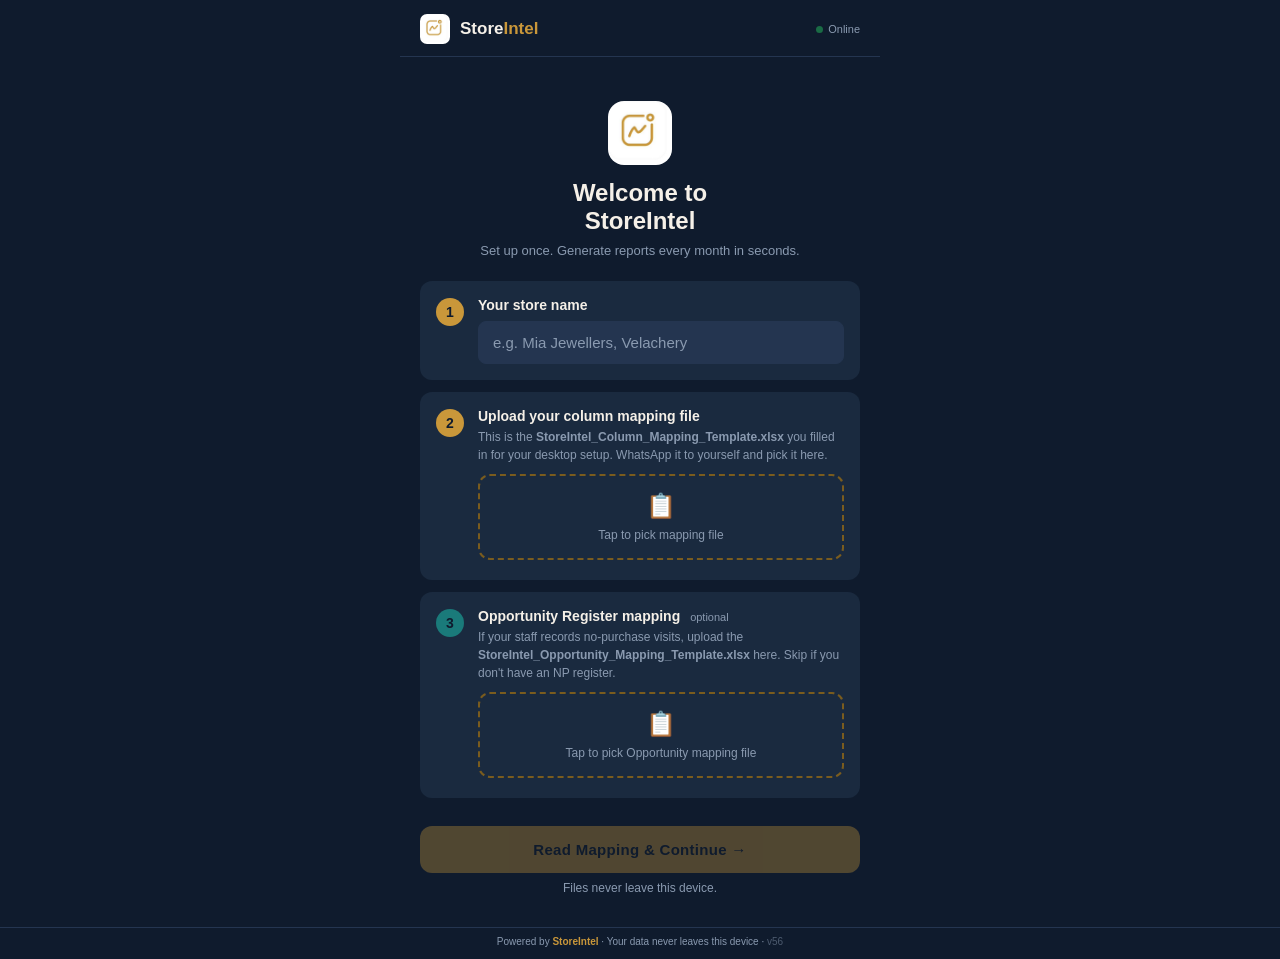
==== commit e2804425: "Add files via upload" ====
--- a/index.html
+++ b/index.html
@@ -451,7 +451,9 @@
     </div><!-- /#view-pos -->
 
     <!-- Opportunity Report view (v56 toggle) -->
-    <div id="view-opp" style="display:none">
+    <div id="view-opp" style="display:none;
+      position:fixed;top:52px;left:0;right:0;bottom:0;
+      z-index:150;overflow-y:auto;background:#0f1b2d">
       <div id="opp-report-container"></div>
     </div>
 
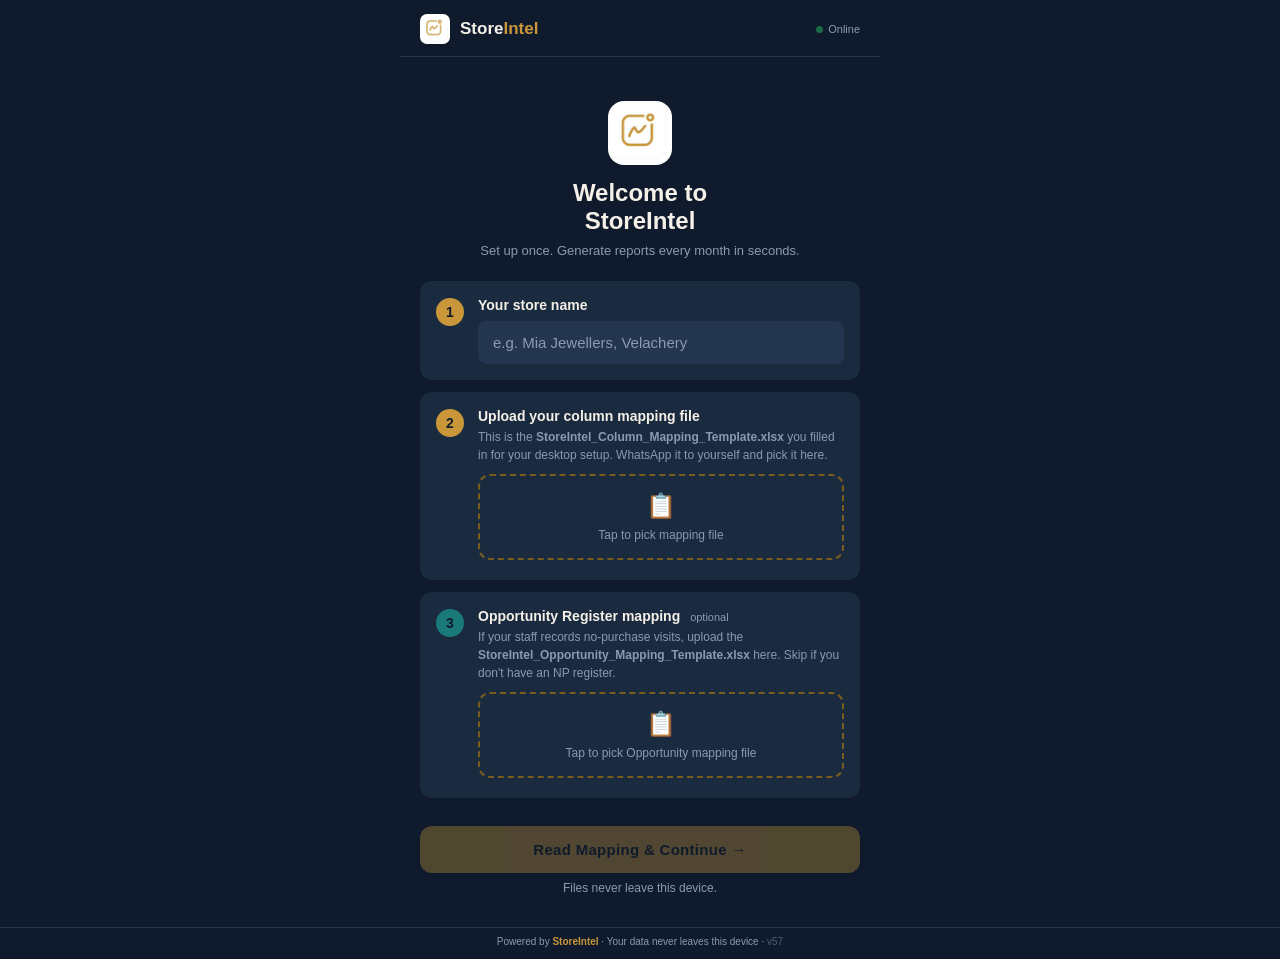
==== commit 118d1f68: "Add files via upload" ====
--- a/index.html
+++ b/index.html
@@ -379,8 +379,6 @@
 
 <!-- report-toggle-bar removed v56 — toggle now in topbar -->
 
-    <!-- POS view — hidden when Opportunity view active (v56) -->
-    <div id="view-pos">
     <!-- v40: Date filter bar (populated by DateFilter.init) -->
     <div id="siFilterBarMount"></div>
 
@@ -448,14 +446,8 @@
 
 
     </div><!-- /tab-panels -->
-    </div><!-- /#view-pos -->
-
-    <!-- Opportunity Report view (v56 toggle) -->
-    <div id="view-opp" style="display:none;
-      position:fixed;top:52px;left:0;right:0;bottom:0;
-      z-index:150;overflow-y:auto;background:#0f1b2d">
-      <div id="opp-report-container"></div>
-    </div>
+
+
 
   </div>
 
@@ -473,7 +465,7 @@
   </div>
 
   <!-- Branding footer — always visible on all screens -->
-  <div class="brand-footer">Powered by <strong>StoreIntel</strong> · Your data never leaves this device · <span style="opacity:0.5">v56</span></div>
+  <div class="brand-footer">Powered by <strong>StoreIntel</strong> · Your data never leaves this device · <span style="opacity:0.5">v57</span></div>
 
 </div><!-- /#app -->
 
@@ -485,10 +477,10 @@
 <script src="engine/renderer.js"></script>
 <script src="engine/date_filter.js"></script>
 <script src="app.js"></script>
-<!-- Opportunity Report engine (v55) -->
+<!-- Opportunity Report engine (v57) -->
 <script src="engine/ingestion_opp_v1.1.js"></script>
 <script src="engine/analysis_opp_v1.1.js"></script>
-<script src="engine/renderer_opp_v1.0.js"></script>
+<script src="engine/renderer_opp_pwa_v1.1.js"></script>
 <script src="engine/app_opp_v56.js"></script>
 </body>
 </html>
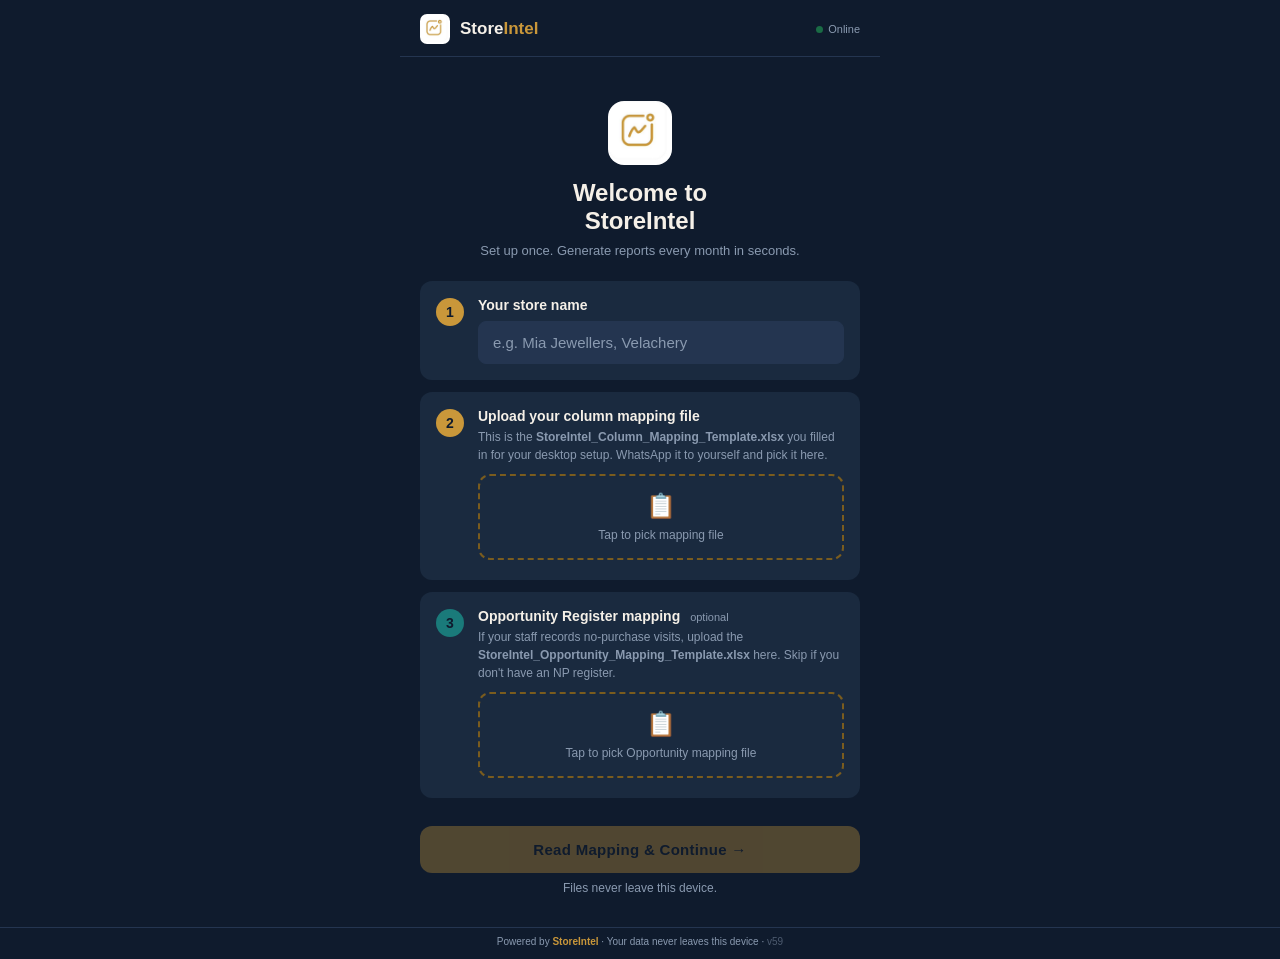
==== commit ac113dbf: "Add files via upload" ====
--- a/index.html
+++ b/index.html
@@ -394,7 +394,7 @@
         <span class="tab-icon">👤</span><span class="tab-label">Staff</span>
       </button>
       <button class="tab-btn" data-tab="tab-discount">
-        <span class="tab-icon">🏷</span><span class="tab-label">Discount</span>
+        <span class="tab-icon">💸</span><span class="tab-label">Discount</span>
       </button>
       <button class="tab-btn" data-tab="tab-customers">
         <span class="tab-icon">👥</span><span class="tab-label">Customers</span>
@@ -465,7 +465,7 @@
   </div>
 
   <!-- Branding footer — always visible on all screens -->
-  <div class="brand-footer">Powered by <strong>StoreIntel</strong> · Your data never leaves this device · <span style="opacity:0.5">v57</span></div>
+  <div class="brand-footer">Powered by <strong>StoreIntel</strong> · Your data never leaves this device · <span style="opacity:0.5">v59</span></div>
 
 </div><!-- /#app -->
 
@@ -480,7 +480,7 @@
 <!-- Opportunity Report engine (v57) -->
 <script src="engine/ingestion_opp_v1.1.js"></script>
 <script src="engine/analysis_opp_v1.1.js"></script>
-<script src="engine/renderer_opp_pwa_v1.1.js"></script>
+<script src="engine/renderer_opp_pwa_v1.2.js"></script>
 <script src="engine/app_opp_v56.js"></script>
 </body>
 </html>
--- a/style.css
+++ b/style.css
@@ -1,6 +1,19 @@
-/* StoreIntel PWA — style.css v3
+/* StoreIntel PWA — style.css v59
    Brand: Navy #0f1b2d | Amber #c9973a
-   Mobile-first. No framework. Works offline. */
+   Mobile-first. No framework. Works offline.
+   v57: Added Opportunity Report layout styles at end of file —
+   renderer_opp_pwa_v1.1.js uses class names (.kpi, .sec-title,
+   .callout, .bar-row, .tbl-wrap, etc.) that previously had no CSS,
+   causing Opp tabs to render as unstyled plain text.
+   v58: Added print-media rules so PDF export shows only the
+   currently active report type (POS or Opportunity), not both.
+   v59: (1) Moderate chrome-level color variation — tab-bar active
+   state and rpt-header accent border now switch teal/amber based on
+   body[data-report-view], matching how the web view differentiates
+   POS (gold) vs Opportunity (teal) through its nav-bar and tab-bar,
+   translated to the PWA's dark theme. (2) Styles for the new
+   Opportunity contact-list priority filter bar (Call Today/Follow
+   Up/When Stocked/All), matching the web view's filter buttons. */
 
 *, *::before, *::after { box-sizing: border-box; margin: 0; padding: 0; }
 
@@ -1585,3 +1598,289 @@
 .drawer-actions {
   padding: 8px 16px 32px;
 }
+
+/* ════════════════════════════════════════════════════════════
+   OPPORTUNITY REPORT — layout styles (v57)
+   renderer_opp_pwa_v1.1.js builds its HTML using these class names.
+   They didn't exist before, so Opp content rendered as unstyled
+   plain text. This block styles it to match the app's dark
+   navy/amber theme, using teal as the Opportunity accent color
+   so it reads as visually distinct from the Sales report.
+════════════════════════════════════════════════════════════ */
+
+:root {
+  --teal:       #1A7A7A;
+  --teal-light: #4ABFBF;
+  --teal-dim:   rgba(26,122,122,0.18);
+  --teal-bg:    rgba(26,122,122,0.10);
+  --gold-bg:    #2a220f;
+  --muted:      var(--grey);
+}
+
+/* Page wrapper inside each Opp tab-scroll */
+.page {
+  padding-bottom: 8px;
+}
+
+/* Section card — same shape language as .ts used in POS report */
+.section {
+  background: var(--navy-mid);
+  border-radius: var(--radius);
+  padding: 14px;
+  margin-bottom: 12px;
+}
+
+/* Section title with numbered badge, e.g. "O1  Summary" */
+.sec-title {
+  display: flex;
+  align-items: center;
+  gap: 8px;
+  font-size: 12px;
+  font-weight: 800;
+  color: var(--white);
+  text-transform: uppercase;
+  letter-spacing: 0.6px;
+  margin-bottom: 12px;
+  padding-bottom: 8px;
+  border-bottom: 1px solid var(--navy-light);
+}
+.sec-num {
+  display: inline-flex;
+  align-items: center;
+  justify-content: center;
+  min-width: 26px;
+  height: 20px;
+  padding: 0 6px;
+  border-radius: 6px;
+  font-size: 10px;
+  font-weight: 800;
+  color: #fff;
+  letter-spacing: 0.3px;
+}
+
+/* ── KPI cards ────────────────────────────────────────────── */
+.kpi-grid {
+  display: grid;
+  gap: 10px;
+  margin-bottom: 12px;
+}
+.kpi {
+  background: var(--navy-light);
+  border-radius: var(--radius-sm);
+  padding: 12px 14px;
+}
+.kpi-val {
+  font-size: 19px;
+  font-weight: 800;
+  line-height: 1.2;
+}
+.kpi-lbl {
+  font-size: 11px;
+  color: var(--grey);
+  text-transform: uppercase;
+  letter-spacing: 0.5px;
+  margin-top: 3px;
+}
+
+/* ── Callout boxes ────────────────────────────────────────── */
+.callout {
+  border-radius: var(--radius-sm);
+  padding: 11px 14px;
+  font-size: 13px;
+  line-height: 1.55;
+  color: var(--white);
+  margin-bottom: 10px;
+  border-left: 3px solid var(--teal);
+  background: var(--teal-bg);
+}
+.callout.warn {
+  border-left-color: var(--amber);
+  background: rgba(201,151,58,0.10);
+}
+.callout.danger {
+  border-left-color: var(--red);
+  background: var(--red-bg);
+}
+.callout.success {
+  border-left-color: var(--green);
+  background: var(--green-bg);
+}
+.callout.info {
+  border-left-color: var(--grey);
+  background: rgba(138,154,176,0.08);
+  font-size: 12px;
+  color: var(--grey);
+}
+
+/* ── Bars (O2 — Why They Left, etc.) ─────────────────────── */
+.bar-row {
+  display: flex;
+  align-items: center;
+  gap: 10px;
+  padding: 7px 0;
+}
+.bar-lbl {
+  flex: 0 0 150px;
+  font-size: 12px;
+  color: var(--white);
+  overflow: hidden;
+  text-overflow: ellipsis;
+  white-space: nowrap;
+}
+.bar-track {
+  flex: 1;
+  height: 8px;
+  background: var(--navy-light);
+  border-radius: 4px;
+  overflow: hidden;
+}
+.bar-fill {
+  height: 100%;
+  border-radius: 4px;
+  transition: width 0.4s ease;
+}
+
+/* ── Tables (contact list, category matrix, stock gaps, etc.) ── */
+.tbl-wrap {
+  overflow-x: auto;
+  -webkit-overflow-scrolling: touch;
+  border-radius: var(--radius-sm);
+  border: 1px solid var(--navy-light);
+}
+.tbl-wrap table {
+  width: 100%;
+  border-collapse: collapse;
+  font-size: 12px;
+}
+.tbl-wrap th {
+  background: var(--navy-light);
+  color: var(--grey);
+  font-size: 10px;
+  font-weight: 700;
+  text-transform: uppercase;
+  letter-spacing: 0.4px;
+  text-align: left;
+  padding: 8px 10px;
+  white-space: nowrap;
+}
+.tbl-wrap td {
+  padding: 8px 10px;
+  color: var(--white);
+  border-top: 1px solid var(--navy-light);
+  white-space: nowrap;
+}
+.tbl-wrap th.r,
+.tbl-wrap td.r {
+  text-align: right;
+}
+.tbl-wrap tr:nth-child(even) td {
+  background: rgba(255,255,255,0.015);
+}
+
+/* Opportunity Contact List — expandable message row */
+.opp-card-row:active {
+  background: var(--navy-light);
+}
+
+/* ── Responsive: 2-column KPI grid on wider phones ──────────── */
+@media (min-width: 360px) {
+  .kpi-grid[style*="repeat(2,1fr)"] {
+    grid-template-columns: 1fr 1fr;
+  }
+}
+
+/* On narrow phones, force single column so KPI values never truncate */
+@media (max-width: 340px) {
+  .kpi-grid {
+    grid-template-columns: 1fr !important;
+  }
+  .bar-lbl {
+    flex-basis: 110px;
+  }
+}
+
+/* ════════════════════════════════════════════════════════════
+   PDF PRINT — show only the ACTIVE report type (v58)
+   Previously @media print forced every .tab-panel to display,
+   with no distinction between POS and Opportunity content — so
+   the PDF always included both. app.js now stamps the current
+   view onto <body data-report-view="pos|opp">; these rules use
+   that to hide whichever type is NOT currently on screen.
+   Attribute selectors here outrank the plain .tab-panel rule
+   earlier in this file regardless of source order, so this holds
+   even though it's appended at the end.
+════════════════════════════════════════════════════════════ */
+@media print {
+  /* Opportunity view active → hide all non-Opp panels */
+  body[data-report-view="opp"] .tab-panel:not([data-report="opp"]) {
+    display: none !important;
+  }
+  /* POS view active (or attribute unset/default) → hide all Opp panels */
+  body:not([data-report-view="opp"]) .tab-panel[data-report="opp"] {
+    display: none !important;
+  }
+}
+
+/* ════════════════════════════════════════════════════════════
+   MODERATE CHROME COLOR VARIATION (v59)
+   Mirrors the web view's approach — POS stays amber/gold-accented,
+   Opportunity switches to teal — but applied to the app's *chrome*
+   (tab-bar active state, report header accent line), not just
+   content, using the body[data-report-view] attribute app.js
+   already sets on every toggle. This closes the gap where the
+   Opp view's tab-bar underline stayed amber even though everything
+   below it was teal-themed.
+════════════════════════════════════════════════════════════ */
+body[data-report-view="opp"] .tab-btn.active {
+  color: var(--teal-light);
+  border-bottom-color: var(--teal);
+}
+
+.rpt-header {
+  border-bottom: 2px solid var(--amber-dim);
+  transition: border-color 0.2s ease;
+}
+body[data-report-view="opp"] .rpt-header {
+  border-bottom: 2px solid var(--teal);
+}
+
+/* ════════════════════════════════════════════════════════════
+   OPPORTUNITY CONTACT LIST — priority filter bar (v59)
+   Matches the web view's 🔴 Call Today / 🟡 Follow Up /
+   ⚪ When Stocked / All buttons above the contact table.
+════════════════════════════════════════════════════════════ */
+.opp-filter-bar {
+  display: flex;
+  gap: 6px;
+  flex-wrap: wrap;
+  margin-bottom: 8px;
+}
+.opp-filter-btn {
+  border: none;
+  border-radius: 8px;
+  padding: 6px 12px;
+  font-size: 11px;
+  font-weight: 700;
+  cursor: pointer;
+  color: #fff;
+  opacity: 0.55;
+  font-family: inherit;
+  transition: opacity 0.15s, transform 0.1s;
+  -webkit-tap-highlight-color: transparent;
+}
+.opp-filter-btn:active { transform: scale(0.96); }
+.opp-filter-btn.active {
+  opacity: 1;
+  box-shadow: 0 0 0 2px rgba(255,255,255,0.3);
+}
+.opp-filter-p1  { background: var(--red); }
+.opp-filter-p2  { background: #8a6010; }
+.opp-filter-p3  { background: #444; }
+.opp-filter-all { background: var(--navy-light); color: var(--white); }
+
+.opp-filter-count {
+  font-size: 11px;
+  color: var(--grey);
+  font-weight: 600;
+  margin-bottom: 8px;
+}
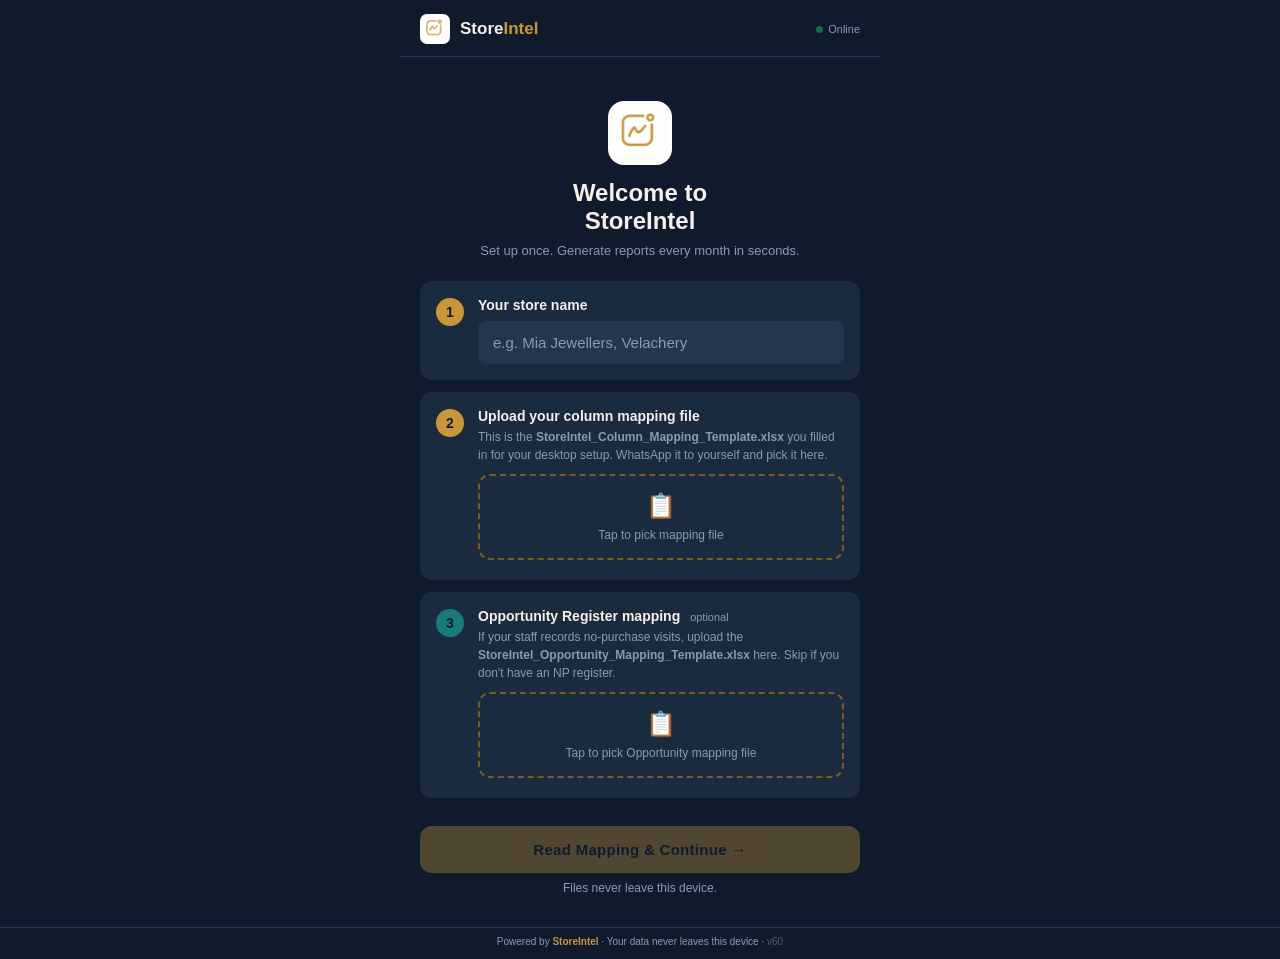
==== commit c7b1d715: "Add files via upload" ====
--- a/index.html
+++ b/index.html
@@ -465,7 +465,7 @@
   </div>
 
   <!-- Branding footer — always visible on all screens -->
-  <div class="brand-footer">Powered by <strong>StoreIntel</strong> · Your data never leaves this device · <span style="opacity:0.5">v59</span></div>
+  <div class="brand-footer">Powered by <strong>StoreIntel</strong> · Your data never leaves this device · <span style="opacity:0.5">v60</span></div>
 
 </div><!-- /#app -->
 
@@ -480,7 +480,7 @@
 <!-- Opportunity Report engine (v57) -->
 <script src="engine/ingestion_opp_v1.1.js"></script>
 <script src="engine/analysis_opp_v1.1.js"></script>
-<script src="engine/renderer_opp_pwa_v1.2.js"></script>
+<script src="engine/renderer_opp_pwa_v1.3.js"></script>
 <script src="engine/app_opp_v56.js"></script>
 </body>
 </html>
--- a/style.css
+++ b/style.css
@@ -1,4 +1,4 @@
-/* StoreIntel PWA — style.css v59
+/* StoreIntel PWA — style.css v60
    Brand: Navy #0f1b2d | Amber #c9973a
    Mobile-first. No framework. Works offline.
    v57: Added Opportunity Report layout styles at end of file —
@@ -13,7 +13,10 @@
    POS (gold) vs Opportunity (teal) through its nav-bar and tab-bar,
    translated to the PWA's dark theme. (2) Styles for the new
    Opportunity contact-list priority filter bar (Call Today/Follow
-   Up/When Stocked/All), matching the web view's filter buttons. */
+   Up/When Stocked/All), matching the web view's filter buttons.
+   v60: Added --blue/--green-light/--orange variables matching the
+   web view's Opportunity report palette, so renderer_opp_pwa_v1.3.js
+   can give each KPI its own semantic color instead of flat teal. */
 
 *, *::before, *::after { box-sizing: border-box; margin: 0; padding: 0; }
 
@@ -1609,12 +1612,22 @@
 ════════════════════════════════════════════════════════════ */
 
 :root {
-  --teal:       #1A7A7A;
-  --teal-light: #4ABFBF;
-  --teal-dim:   rgba(26,122,122,0.18);
-  --teal-bg:    rgba(26,122,122,0.10);
-  --gold-bg:    #2a220f;
-  --muted:      var(--grey);
+  --teal:        #1A7A7A;
+  --teal-light:  #4ABFBF;
+  --teal-dim:    rgba(26,122,122,0.18);
+  --teal-bg:     rgba(26,122,122,0.10);
+  --gold-bg:     #2a220f;
+  --muted:       var(--grey);
+
+  /* v60: matched from the web view's own --blue/--orange/--green hues,
+     with brighter "-light" variants for legibility on this app's dark
+     navy background — the web view's original hex values were tuned
+     for text on a light cream page and read too dim used as-is here. */
+  --blue:        #1a4a8b;
+  --blue-light:  #6FA8E0;
+  --green-light: #4CAF7D;
+  --orange:      #b85c1a;
+  --orange-light:#E29A56;
 }
 
 /* Page wrapper inside each Opp tab-scroll */
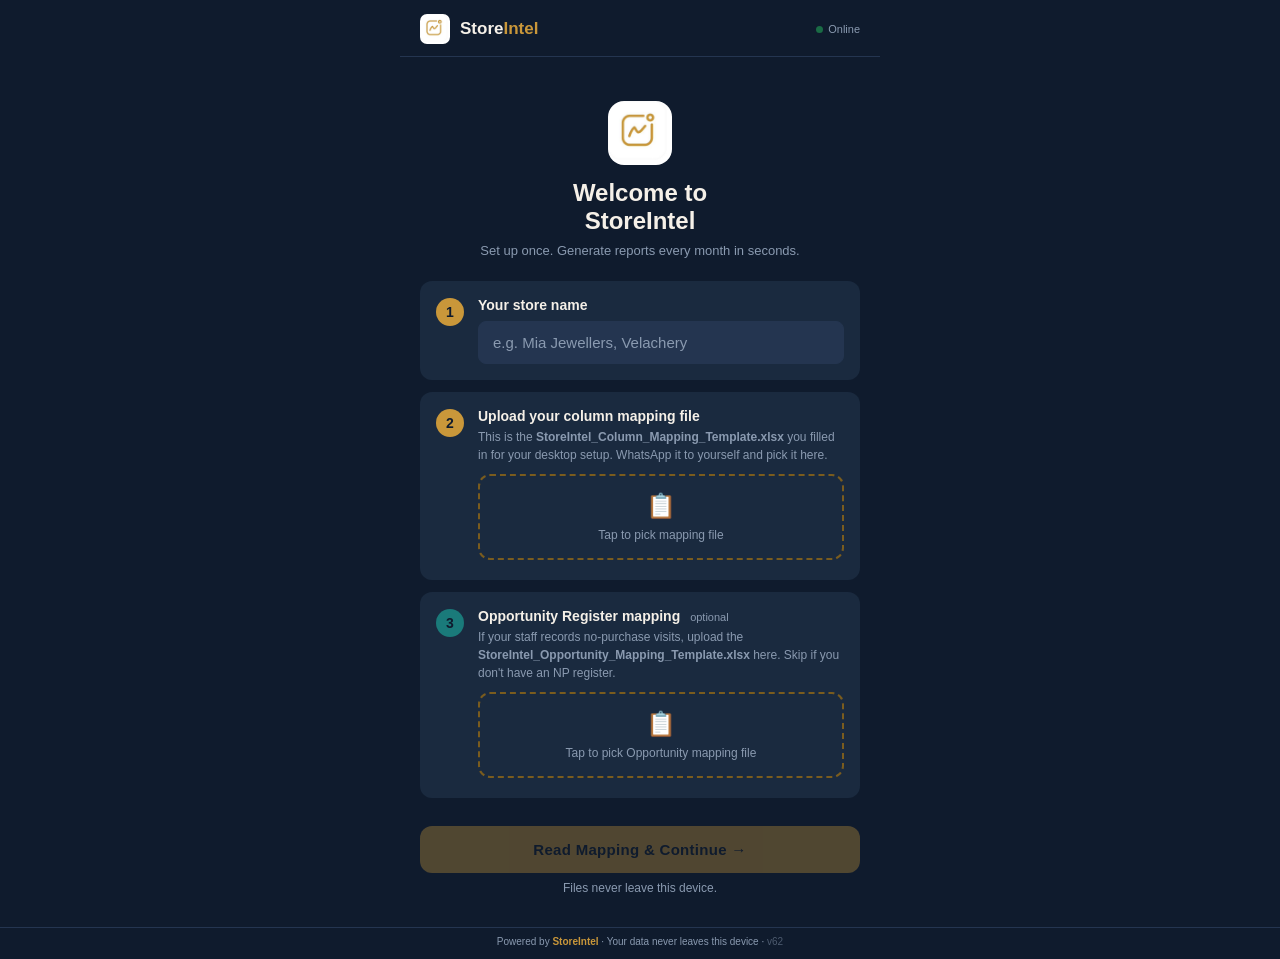
==== commit 0dacc0da: "Add files via upload" ====
--- a/index.html
+++ b/index.html
@@ -465,7 +465,7 @@
   </div>
 
   <!-- Branding footer — always visible on all screens -->
-  <div class="brand-footer">Powered by <strong>StoreIntel</strong> · Your data never leaves this device · <span style="opacity:0.5">v60</span></div>
+  <div class="brand-footer">Powered by <strong>StoreIntel</strong> · Your data never leaves this device · <span style="opacity:0.5">v62</span></div>
 
 </div><!-- /#app -->
 
@@ -478,7 +478,7 @@
 <script src="engine/date_filter.js"></script>
 <script src="app.js"></script>
 <!-- Opportunity Report engine (v57) -->
-<script src="engine/ingestion_opp_v1.1.js"></script>
+<script src="engine/ingestion_opp_v1.2.js"></script>
 <script src="engine/analysis_opp_v1.1.js"></script>
 <script src="engine/renderer_opp_pwa_v1.3.js"></script>
 <script src="engine/app_opp_v56.js"></script>
--- a/style.css
+++ b/style.css
@@ -1,4 +1,4 @@
-/* StoreIntel PWA — style.css v60
+/* StoreIntel PWA — style.css v61
    Brand: Navy #0f1b2d | Amber #c9973a
    Mobile-first. No framework. Works offline.
    v57: Added Opportunity Report layout styles at end of file —
@@ -16,7 +16,10 @@
    Up/When Stocked/All), matching the web view's filter buttons.
    v60: Added --blue/--green-light/--orange variables matching the
    web view's Opportunity report palette, so renderer_opp_pwa_v1.3.js
-   can give each KPI its own semantic color instead of flat teal. */
+   can give each KPI its own semantic color instead of flat teal.
+   v61: Added missing .mapping-review-tabs / .mr-tab styling — was
+   completely unstyled, rendering as a full-width "box spill" button
+   on the mapping review screen. */
 
 *, *::before, *::after { box-sizing: border-box; margin: 0; padding: 0; }
 
@@ -1897,3 +1900,41 @@
   font-weight: 600;
   margin-bottom: 8px;
 }
+
+/* ════════════════════════════════════════════════════════════
+   MAPPING REVIEW TABS (v61)
+   .mapping-review-tabs / .mr-tab were used in index.html but never
+   styled — rendered as an unstyled, full-width native button ("box
+   spill"). Styled as a compact two-up segmented control, matching
+   the app's existing pill/segment language elsewhere.
+════════════════════════════════════════════════════════════ */
+.mapping-review-tabs {
+  display: flex;
+  gap: 8px;
+  margin-bottom: 16px;
+}
+.mr-tab {
+  flex: 1;
+  padding: 10px 14px;
+  border-radius: var(--radius-sm);
+  border: 1.5px solid var(--navy-light);
+  background: var(--navy-mid);
+  color: var(--grey);
+  font-family: inherit;
+  font-size: 13px;
+  font-weight: 700;
+  cursor: pointer;
+  transition: background 0.15s, border-color 0.15s, color 0.15s;
+  -webkit-tap-highlight-color: transparent;
+}
+.mr-tab:active { transform: scale(0.98); }
+#mr-tab-pos.active {
+  background: var(--amber);
+  border-color: var(--amber);
+  color: var(--navy);
+}
+#mr-tab-opp.active {
+  background: var(--teal);
+  border-color: var(--teal);
+  color: #fff;
+}
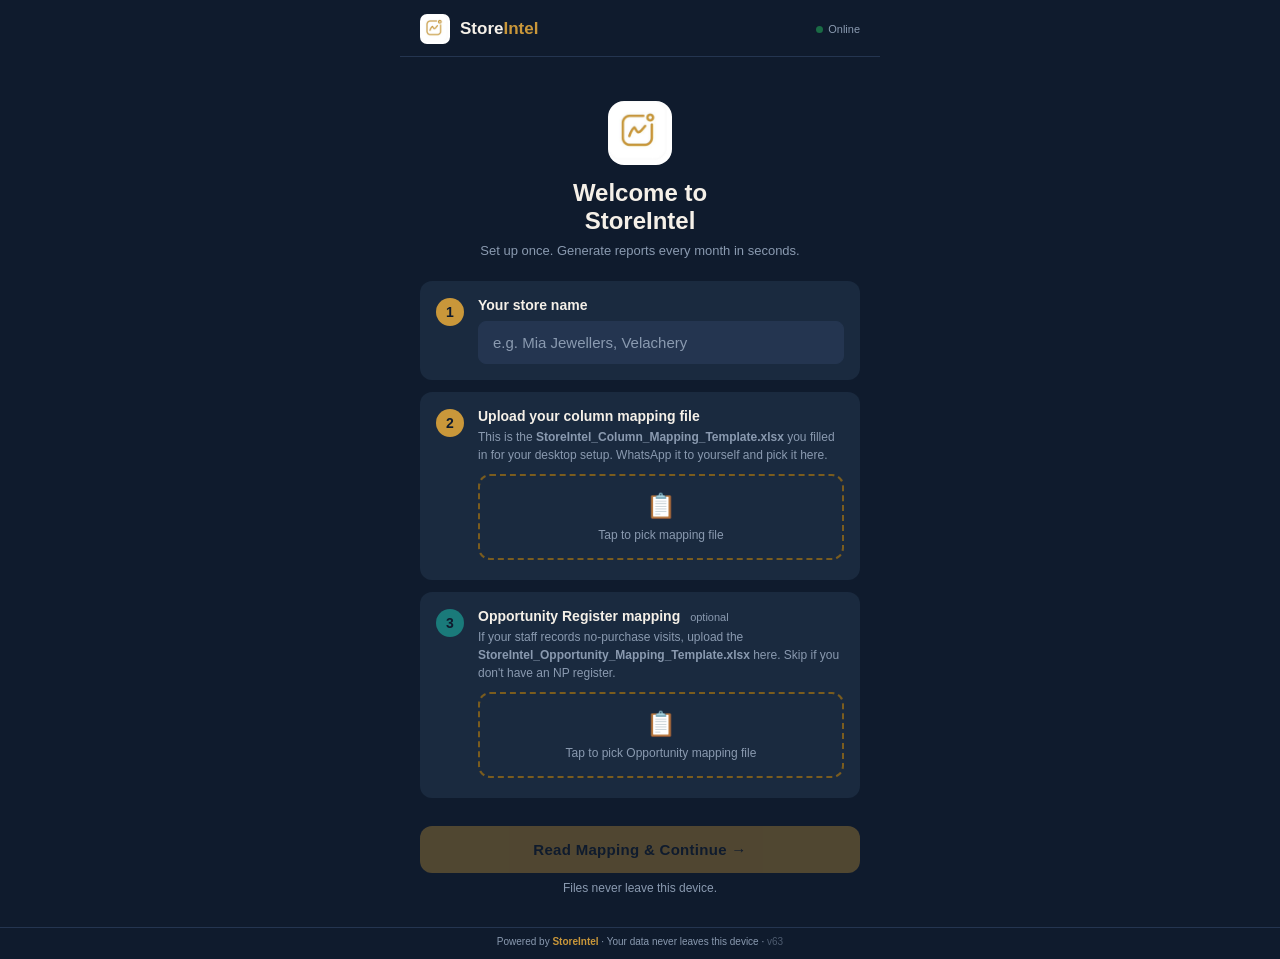
==== commit af422db7: "Add files via upload" ====
--- a/index.html
+++ b/index.html
@@ -109,7 +109,7 @@
           <input type="file" id="opp-mapping-file-input" accept=".xlsx,.xls">
           <div class="upload-icon" style="font-size:24px">📋</div>
           <div class="upload-zone-text">Tap to pick Opportunity mapping file</div>
-          <div class="file-name hidden" id="opp-mapping-file-name" style="word-break:break-all;font-size:11px;max-width:100%"></div>
+          <div class="file-name hidden" id="opp-mapping-file-name" style="white-space:normal;word-break:break-word;overflow-wrap:break-word;overflow:visible;text-overflow:clip;font-size:11px;line-height:1.5;max-width:100%"></div>
         </div>
       </div>
     </div>
@@ -465,7 +465,7 @@
   </div>
 
   <!-- Branding footer — always visible on all screens -->
-  <div class="brand-footer">Powered by <strong>StoreIntel</strong> · Your data never leaves this device · <span style="opacity:0.5">v62</span></div>
+  <div class="brand-footer">Powered by <strong>StoreIntel</strong> · Your data never leaves this device · <span style="opacity:0.5">v63</span></div>
 
 </div><!-- /#app -->
 
